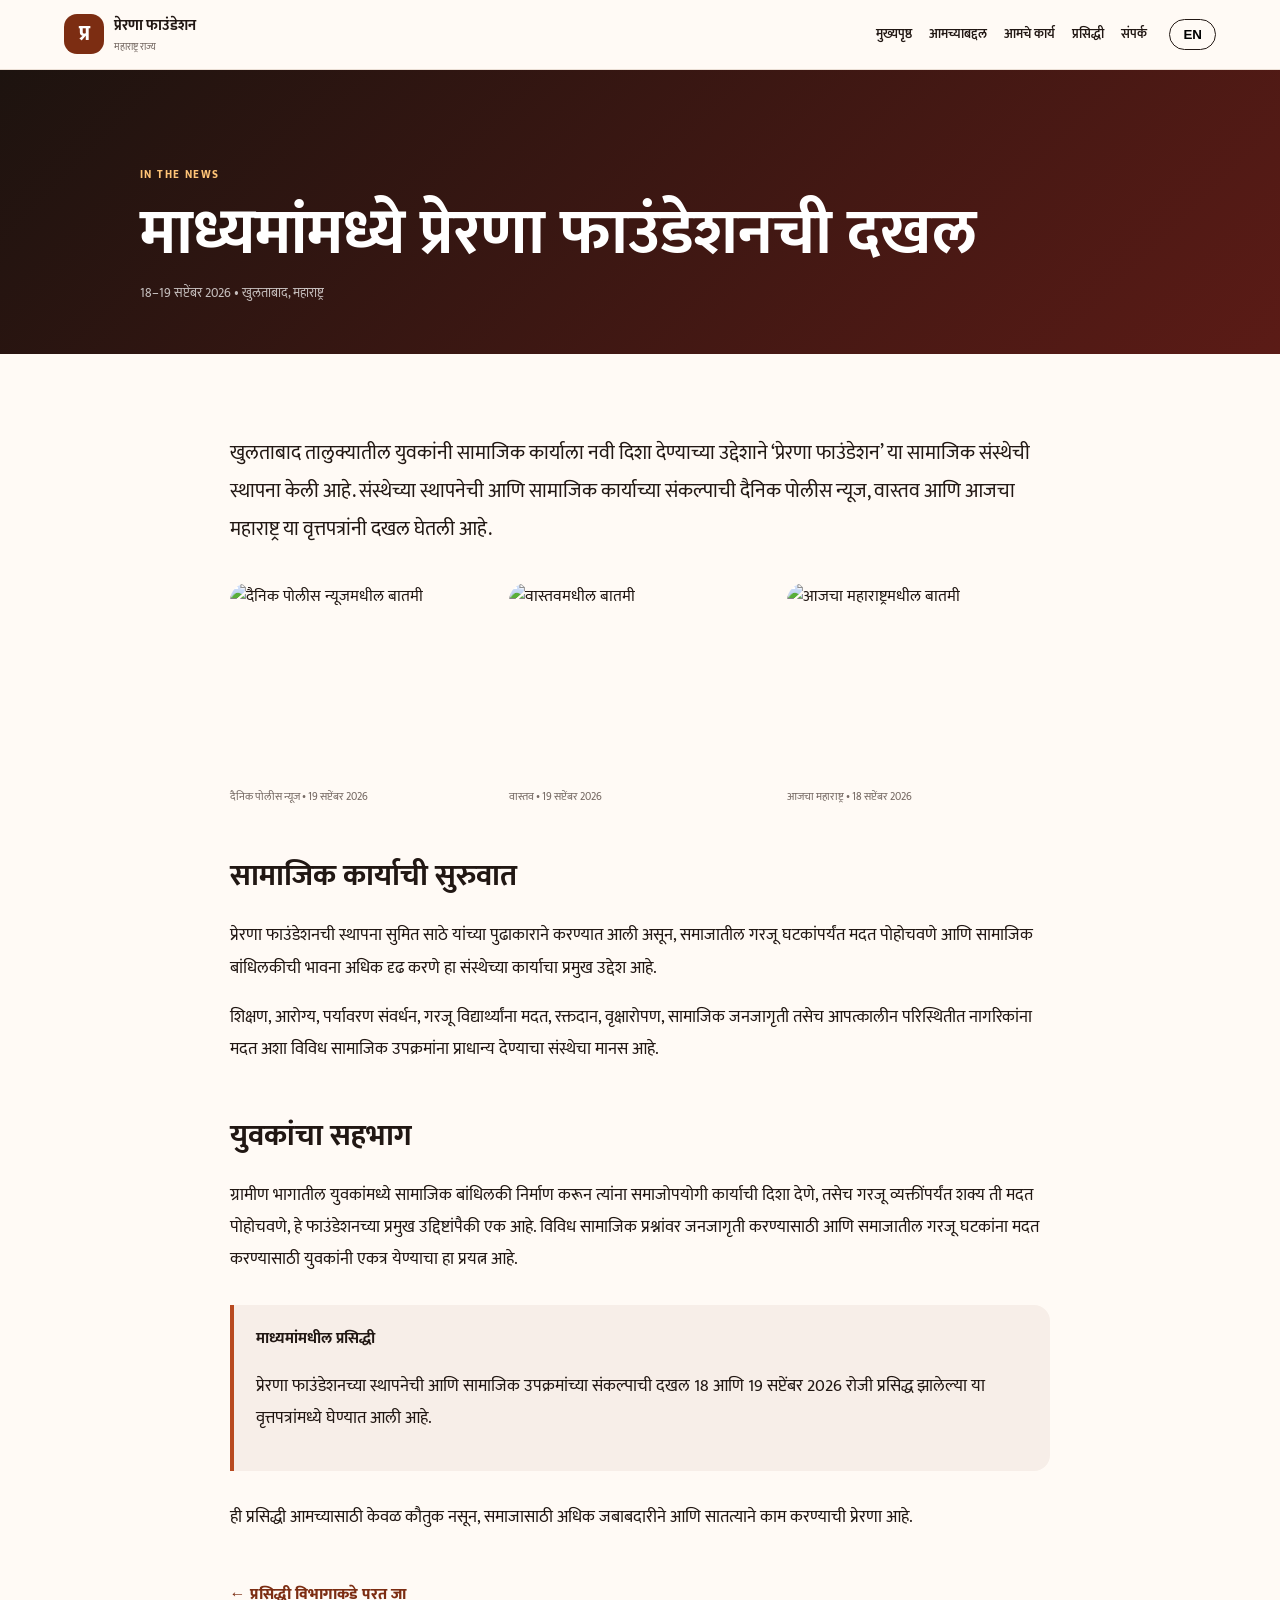
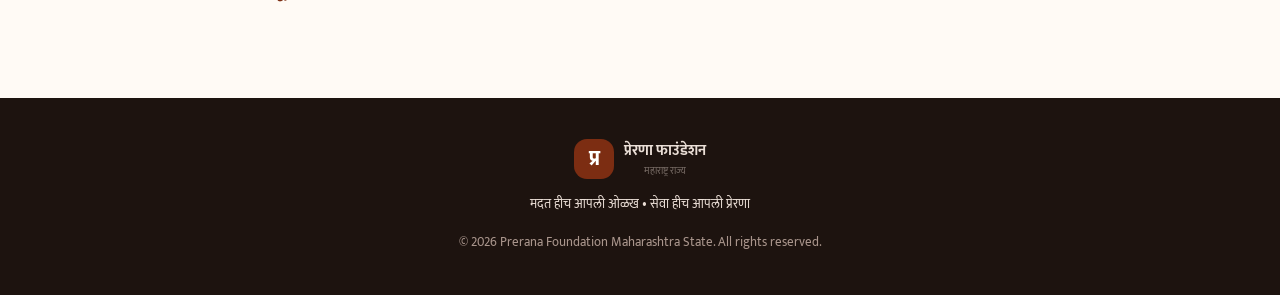
==== news.html @ b9fe66ad "Add files via upload" ====
<!doctype html>
<html lang="mr">
<head>
<meta charset="utf-8">
<meta name="viewport" content="width=device-width,initial-scale=1">
<meta name="theme-color" content="#7c2d12">
<meta name="description" content="प्रेरणा फाउंडेशनच्या स्थापनेची आणि सामाजिक कार्याची माध्यमांमध्ये प्रसिद्धी.">
<title>माध्यमांमध्ये प्रेरणा फाउंडेशन | Prerana Foundation</title>
<link rel="stylesheet" href="styles.css">
</head>
<body class="news-article-page">
<header class="site-header">
  <a class="brand" href="index.html" aria-label="प्रेरणा फाउंडेशन">
    <span class="brand-mark">प्र</span>
    <span><strong>प्रेरणा फाउंडेशन</strong><small>महाराष्ट्र राज्य</small></span>
  </a>
  <nav class="desktop-nav">
    <a href="index.html#home" data-mr="मुख्यपृष्ठ" data-en="Home">मुख्यपृष्ठ</a>
    <a href="index.html#about" data-mr="आमच्याबद्दल" data-en="About Us">आमच्याबद्दल</a>
    <a href="index.html#work" data-mr="आमचे कार्य" data-en="Our Work">आमचे कार्य</a>
    <a href="index.html#press" data-mr="प्रसिद्धी" data-en="Press">प्रसिद्धी</a>
    <a href="index.html#contact" data-mr="संपर्क" data-en="Contact">संपर्क</a>
  </nav>
  <button class="lang" id="langBtn" type="button">EN</button>
  <button class="menu-btn" id="menuBtn" aria-label="Menu">☰</button>
</header>

<div class="mobile-nav" id="mobileNav">
  <a href="index.html#home">मुख्यपृष्ठ</a>
  <a href="index.html#about">आमच्याबद्दल</a>
  <a href="index.html#work">आमचे कार्य</a>
  <a href="index.html#press">प्रसिद्धी</a>
  <a href="index.html#contact">संपर्क</a>
</div>

<section class="article-hero">
  <div class="article-hero-inner">
    <span class="eyebrow">IN THE NEWS</span>
    <h1 data-mr="माध्यमांमध्ये प्रेरणा फाउंडेशनची दखल" data-en="Prerana Foundation featured in the news">माध्यमांमध्ये प्रेरणा फाउंडेशनची दखल</h1>
    <div class="article-meta" data-mr="18–19 सप्टेंबर 2026 • खुलताबाद, महाराष्ट्र" data-en="18–19 September 2026 • Khultabad, Maharashtra">18–19 सप्टेंबर 2026 • खुलताबाद, महाराष्ट्र</div>
  </div>
</section>

<main class="article-content">
  <p class="article-intro" data-mr="खुलताबाद तालुक्यातील युवकांनी सामाजिक कार्याला नवी दिशा देण्याच्या उद्देशाने ‘प्रेरणा फाउंडेशन’ या सामाजिक संस्थेची स्थापना केली आहे. संस्थेच्या स्थापनेची आणि सामाजिक कार्याच्या संकल्पाची दैनिक पोलीस न्यूज, वास्तव आणि आजचा महाराष्ट्र या वृत्तपत्रांनी दखल घेतली आहे." data-en="Young people from Khultabad have established Prerana Foundation with the aim of giving a new direction to social service. The establishment and social-service vision of the foundation were covered by Dainik Police News, Vastav and Aajcha Maharashtra.">खुलताबाद तालुक्यातील युवकांनी सामाजिक कार्याला नवी दिशा देण्याच्या उद्देशाने ‘प्रेरणा फाउंडेशन’ या सामाजिक संस्थेची स्थापना केली आहे. संस्थेच्या स्थापनेची आणि सामाजिक कार्याच्या संकल्पाची दैनिक पोलीस न्यूज, वास्तव आणि आजचा महाराष्ट्र या वृत्तपत्रांनी दखल घेतली आहे.</p>

  <div class="article-gallery">
    <figure><img src="assets/news-police-news.jpg" alt="दैनिक पोलीस न्यूजमधील बातमी"><figcaption>दैनिक पोलीस न्यूज • 19 सप्टेंबर 2026</figcaption></figure>
    <figure><img src="assets/news-vastav.jpg" alt="वास्तवमधील बातमी"><figcaption>वास्तव • 19 सप्टेंबर 2026</figcaption></figure>
    <figure><img src="assets/news-aajcha-maharashtra.jpg" alt="आजचा महाराष्ट्रमधील बातमी"><figcaption>आजचा महाराष्ट्र • 18 सप्टेंबर 2026</figcaption></figure>
  </div>

  <h2 data-mr="सामाजिक कार्याची सुरुवात" data-en="A beginning in social service">सामाजिक कार्याची सुरुवात</h2>
  <p data-mr="प्रेरणा फाउंडेशनची स्थापना सुमित साठे यांच्या पुढाकाराने करण्यात आली असून, समाजातील गरजू घटकांपर्यंत मदत पोहोचवणे आणि सामाजिक बांधिलकीची भावना अधिक दृढ करणे हा संस्थेच्या कार्याचा प्रमुख उद्देश आहे." data-en="Prerana Foundation was established through the initiative of Sumit Sathe. Its stated purpose is to reach people who need support and strengthen a sense of social responsibility.">प्रेरणा फाउंडेशनची स्थापना सुमित साठे यांच्या पुढाकाराने करण्यात आली असून, समाजातील गरजू घटकांपर्यंत मदत पोहोचवणे आणि सामाजिक बांधिलकीची भावना अधिक दृढ करणे हा संस्थेच्या कार्याचा प्रमुख उद्देश आहे.</p>
  <p data-mr="शिक्षण, आरोग्य, पर्यावरण संवर्धन, गरजू विद्यार्थ्यांना मदत, रक्तदान, वृक्षारोपण, सामाजिक जनजागृती तसेच आपत्कालीन परिस्थितीत नागरिकांना मदत अशा विविध सामाजिक उपक्रमांना प्राधान्य देण्याचा संस्थेचा मानस आहे." data-en="The foundation intends to give priority to initiatives such as education, health, environmental conservation, support for needy students, blood donation, tree plantation, social awareness and assistance to citizens during emergencies.">शिक्षण, आरोग्य, पर्यावरण संवर्धन, गरजू विद्यार्थ्यांना मदत, रक्तदान, वृक्षारोपण, सामाजिक जनजागृती तसेच आपत्कालीन परिस्थितीत नागरिकांना मदत अशा विविध सामाजिक उपक्रमांना प्राधान्य देण्याचा संस्थेचा मानस आहे.</p>

  <h2 data-mr="युवकांचा सहभाग" data-en="Youth participation">युवकांचा सहभाग</h2>
  <p data-mr="ग्रामीण भागातील युवकांमध्ये सामाजिक बांधिलकी निर्माण करून त्यांना समाजोपयोगी कार्याची दिशा देणे, तसेच गरजू व्यक्तींपर्यंत शक्य ती मदत पोहोचवणे, हे फाउंडेशनच्या प्रमुख उद्दिष्टांपैकी एक आहे. विविध सामाजिक प्रश्नांवर जनजागृती करण्यासाठी आणि समाजातील गरजू घटकांना मदत करण्यासाठी युवकांनी एकत्र येण्याचा हा प्रयत्न आहे." data-en="One of the foundation's stated aims is to build social responsibility among rural youth, guide them toward community-oriented work and help reach people in need. The initiative brings young people together to raise awareness about social issues and support vulnerable sections of society.">ग्रामीण भागातील युवकांमध्ये सामाजिक बांधिलकी निर्माण करून त्यांना समाजोपयोगी कार्याची दिशा देणे, तसेच गरजू व्यक्तींपर्यंत शक्य ती मदत पोहोचवणे, हे फाउंडेशनच्या प्रमुख उद्दिष्टांपैकी एक आहे. विविध सामाजिक प्रश्नांवर जनजागृती करण्यासाठी आणि समाजातील गरजू घटकांना मदत करण्यासाठी युवकांनी एकत्र येण्याचा हा प्रयत्न आहे.</p>

  <div class="article-note">
    <strong data-mr="माध्यमांमधील प्रसिद्धी" data-en="Media coverage">माध्यमांमधील प्रसिद्धी</strong>
    <p data-mr="प्रेरणा फाउंडेशनच्या स्थापनेची आणि सामाजिक उपक्रमांच्या संकल्पाची दखल 18 आणि 19 सप्टेंबर 2026 रोजी प्रसिद्ध झालेल्या या वृत्तपत्रांमध्ये घेण्यात आली आहे." data-en="The foundation's establishment and its planned social initiatives were covered in these newspaper reports published on 18 and 19 September 2026.">प्रेरणा फाउंडेशनच्या स्थापनेची आणि सामाजिक उपक्रमांच्या संकल्पाची दखल 18 आणि 19 सप्टेंबर 2026 रोजी प्रसिद्ध झालेल्या या वृत्तपत्रांमध्ये घेण्यात आली आहे.</p>
  </div>

  <p data-mr="ही प्रसिद्धी आमच्यासाठी केवळ कौतुक नसून, समाजासाठी अधिक जबाबदारीने आणि सातत्याने काम करण्याची प्रेरणा आहे." data-en="For the foundation, this coverage is not only recognition; it is also encouragement to continue working for society with responsibility and consistency.">ही प्रसिद्धी आमच्यासाठी केवळ कौतुक नसून, समाजासाठी अधिक जबाबदारीने आणि सातत्याने काम करण्याची प्रेरणा आहे.</p>

  <a class="back-link" href="index.html#press" data-mr="← प्रसिद्धी विभागाकडे परत जा" data-en="← Back to press coverage">← प्रसिद्धी विभागाकडे परत जा</a>
</main>

<footer>
  <div class="footer-brand"><span class="brand-mark">प्र</span><div><strong>प्रेरणा फाउंडेशन</strong><small>महाराष्ट्र राज्य</small></div></div>
  <p data-mr="मदत हीच आपली ओळख • सेवा हीच आपली प्रेरणा" data-en="Help is our identity • Service is our inspiration">मदत हीच आपली ओळख • सेवा हीच आपली प्रेरणा</p>
  <small>© 2026 Prerana Foundation Maharashtra State. All rights reserved.</small>
</footer>

<div class="lightbox" id="lightbox" aria-hidden="true">
  <button id="closeLightbox" aria-label="Close">×</button>
  <img id="lightboxImg" src="" alt="">
</div>
<script src="script.js"></script>
</body>
</html>
---- styles.css ----
/* Prerana Foundation website styles */
@import url('https://fonts.googleapis.com/css2?family=DM+Sans:wght@400;500;600;700&family=Mukta:wght@400;500;600;700;800&display=swap');
:root{--ink:#211713;--muted:#756963;--paper:#fffaf5;--card:#fff;--accent:#b84a20;--accent2:#7c2d12;--line:#eaded4;--soft:#f7eee8}
*{box-sizing:border-box}html{scroll-behavior:smooth}body{margin:0;background:var(--paper);color:var(--ink);font-family:"Mukta","Noto Sans Devanagari","Nirmala UI","Mangal",sans-serif;line-height:1.7}a{text-decoration:none;color:inherit}
.site-header{position:sticky;top:0;z-index:50;display:flex;align-items:center;gap:22px;padding:13px 5%;background:rgba(255,250,245,.94);backdrop-filter:blur(14px);border-bottom:1px solid var(--line)}
.brand,.footer-brand{display:flex;align-items:center;gap:10px}.brand-mark{display:grid;place-items:center;width:40px;height:40px;border-radius:13px;background:var(--accent2);color:white;font-weight:800;font-size:21px}.brand strong,.footer-brand strong{display:block;font-size:15px}.brand small,.footer-brand small{display:block;color:var(--muted);font-size:10px}
.desktop-nav{display:flex;gap:17px;margin-left:auto;font-size:13px;font-weight:600}.desktop-nav a:hover{color:var(--accent)}.lang{border:1px solid var(--ink);background:transparent;border-radius:999px;padding:7px 13px;font-weight:700}.menu-btn{display:none;border:0;background:transparent;font-size:24px}
.mobile-nav{display:none}.hero{position:relative;min-height:78vh;display:grid;align-items:end;overflow:hidden}.hero-bg{position:absolute;inset:0;background:url("assets/photo-08.jpg") center/cover no-repeat}.hero-overlay{position:absolute;inset:0;background:linear-gradient(90deg,rgba(25,12,7,.86),rgba(25,12,7,.34) 62%,rgba(25,12,7,.1))}
.hero-content{position:relative;z-index:1;color:white;padding:10vh 7% 9vh;max-width:760px}.eyebrow{letter-spacing:.13em;font-size:11px;font-weight:800;color:#d36b3d}.hero .eyebrow{color:#ffd4bd}.hero h1{font-size:clamp(38px,7vw,72px);line-height:1.14;margin:16px 0}.hero h1 span{color:#ffd2b9}.hero p{font-size:18px;max-width:600px;color:#f8e9e0}.hero-actions{display:flex;gap:12px;flex-wrap:wrap;margin-top:25px}.btn{display:inline-flex;align-items:center;justify-content:center;border-radius:999px;padding:11px 20px;font-weight:800;font-size:14px}.btn-primary{background:var(--accent);color:white}.btn-light{background:white;color:var(--ink)}
.trust-strip{display:grid;grid-template-columns:repeat(3,1fr);border-bottom:1px solid var(--line);background:#fff}.trust-strip div{padding:20px 8%;border-right:1px solid var(--line)}.trust-strip div:last-child{border:0}.trust-strip b,.trust-strip span{display:block}.trust-strip b{font-size:20px}.trust-strip span{font-size:12px;color:var(--muted)}
.section{padding:90px 7%;max-width:1250px;margin:auto}.section-head{max-width:720px;margin-bottom:38px}.section h2{font-size:clamp(29px,4vw,47px);line-height:1.2;margin:8px 0 13px}.section-head p,.section p{color:var(--muted)}.two-col{display:grid;grid-template-columns:1.15fr .85fr;gap:60px;align-items:center}.lead{font-size:20px!important;color:var(--ink)!important}
.mission-card{background:var(--soft);border:1px solid var(--line);border-radius:28px;padding:35px}.mission-card span{font-size:12px;font-weight:800;color:var(--accent)}.mission-card h3{font-size:28px;line-height:1.3;margin:12px 0}.founder{margin-top:30px;padding-top:18px;border-top:1px solid var(--line);font-size:14px}
.campaign{max-width:none;background:#1e130f;color:white;display:grid;grid-template-columns:1fr 1fr;padding:0}.campaign-image{min-height:620px}.campaign-image img{width:100%;height:100%;object-fit:cover;display:block}.campaign-copy{padding:80px 8%;align-self:center}.campaign-copy h2{font-size:clamp(31px,4vw,52px)}.campaign-copy p{color:#ddcec6}.campaign-copy .campaign-tag{color:#ffbd99;font-weight:800}
.work-grid{display:grid;grid-template-columns:repeat(3,1fr);gap:18px}.work-card{background:white;border:1px solid var(--line);border-radius:22px;padding:28px}.work-card span{font-size:12px;color:var(--accent);font-weight:900}.work-card h3{margin:8px 0}.location-pill{display:inline-block;margin-top:24px;padding:9px 15px;border-radius:999px;background:var(--soft);font-size:13px}
.gallery{max-width:1400px}.gallery-grid{display:grid;grid-template-columns:repeat(4,1fr);gap:12px}.gallery-item{border:0;padding:0;background:#eee;aspect-ratio:1/1.18;border-radius:14px;overflow:hidden;cursor:pointer}.gallery-item img{width:100%;height:100%;object-fit:cover;transition:transform .4s}.gallery-item:hover img{transform:scale(1.05)}
.news-card{display:grid;grid-template-columns:100px 1fr;gap:28px;background:white;border:1px solid var(--line);border-radius:25px;padding:30px}.news-date{background:var(--soft);border-radius:18px;display:grid;place-content:center;text-align:center;height:100px}.news-date b{font-size:12px;color:var(--accent)}.news-date strong{font-size:21px}.news-card h3{font-size:25px;margin:0 0 7px}.news-label{font-size:11px;font-weight:800;color:var(--accent)}
.donate{max-width:none;background:#f1e5dd}.donate-box{max-width:800px;margin:auto;text-align:center}.donate-box h2{font-size:clamp(31px,5vw,53px)}.coming{display:inline-block;border:1px dashed #bd9178;border-radius:999px;padding:10px 17px;font-size:11px;font-weight:800;color:var(--accent2);letter-spacing:.08em}
.contact-grid{display:grid;grid-template-columns:repeat(3,1fr);gap:16px}.contact-card{background:white;border:1px solid var(--line);border-radius:22px;padding:25px;display:flex;flex-direction:column}.contact-card span{font-size:25px}.contact-card b{margin-top:8px}.contact-card small{color:var(--muted)}
footer{background:#1d130f;color:#eaded6;padding:40px 7%;text-align:center}footer .footer-brand{justify-content:center}footer p{font-size:13px}footer small{color:#a9958c}
.lightbox{display:none;position:fixed;inset:0;z-index:100;background:rgba(0,0,0,.92);place-items:center;padding:30px}.lightbox.open{display:grid}.lightbox img{max-width:95vw;max-height:88vh;object-fit:contain}.lightbox button{position:absolute;top:15px;right:20px;border:0;background:transparent;color:white;font-size:42px}
.mobile-nav.open{display:flex;position:fixed;z-index:49;top:67px;left:0;right:0;background:var(--paper);padding:12px 7%;flex-direction:column;border-bottom:1px solid var(--line);box-shadow:0 12px 30px rgba(0,0,0,.08)}.mobile-nav a{padding:9px 0;border-bottom:1px solid var(--line);font-weight:700}
@media(max-width:900px){.desktop-nav{display:none}.menu-btn{display:block;margin-left:auto}.lang{order:2}.hero{min-height:82vh}.hero-content{padding:13vh 7% 8vh}.trust-strip div{padding:17px 5%}.two-col,.campaign{grid-template-columns:1fr}.campaign-image{min-height:430px}.campaign-copy{padding:55px 7%}.work-grid{grid-template-columns:1fr}.gallery-grid{grid-template-columns:repeat(2,1fr)}.contact-grid{grid-template-columns:1fr}.section{padding:70px 7%}}
@media(max-width:520px){.hero h1{font-size:38px}.hero p{font-size:15px}.trust-strip b{font-size:16px}.trust-strip span{font-size:10px}.trust-strip div{padding:15px 4%}.section{padding:58px 6%}.gallery-grid{gap:8px}.news-card{grid-template-columns:1fr;gap:12px}.news-date{width:90px;height:78px}.brand-mark{width:36px;height:36px}}

/* Marathi/Devanagari rendering fix:
   Ensures conjuncts such as "ष्ट्र" in "महाराष्ट्र" are shaped correctly. */
body,
.brand,
.footer-brand,
.desktop-nav,
.mobile-nav,
.section,
.hero-content,
.trust-strip,
.campaign-copy,
.news-card,
.contact-premium {
  font-family:"Mukta","Noto Sans Devanagari","Nirmala UI","Mangal",sans-serif;
  font-variant-ligatures:common-ligatures;
  text-rendering:optimizeLegibility;
}

/* ===== PREMIUM CONTACT SECTION ===== */
.contact-premium{
  position:relative;
  max-width:none!important;
  margin:0;
  padding:88px 7%!important;
  overflow:hidden;
  color:#fff;
  background:
    radial-gradient(circle at 90% 10%,rgba(255,183,77,.30),transparent 28%),
    radial-gradient(circle at 5% 90%,rgba(255,91,54,.22),transparent 30%),
    linear-gradient(135deg,#3a0b12 0%,#651525 48%,#8f321c 100%);
}
.contact-premium::before{
  content:"";position:absolute;width:420px;height:420px;border-radius:50%;
  right:-180px;top:-220px;border:1px solid rgba(255,255,255,.13);
  box-shadow:0 0 0 55px rgba(255,255,255,.025),0 0 0 110px rgba(255,255,255,.018);
}
.contact-premium::after{
  content:"";position:absolute;left:-100px;bottom:-170px;width:330px;height:330px;
  border-radius:50%;background:rgba(255,194,112,.08);filter:blur(2px);
}
.contact-shell{position:relative;z-index:2;max-width:1120px;margin:auto}
.contact-head{max-width:760px;margin-bottom:36px}
.contact-head .eyebrow{color:#ffc477!important;font-size:12px}
.contact-head h2{color:#fff!important;font-size:clamp(34px,6vw,58px)!important;line-height:1.12!important;margin:9px 0 14px!important}
.contact-head h2 span{color:#ffd08a}
.contact-head p{color:rgba(255,255,255,.76)!important;font-size:17px;max-width:650px}
.contact-premium .contact-grid{display:grid;grid-template-columns:repeat(2,minmax(0,1fr));gap:18px;margin-top:32px}
.contact-premium .contact-card{
  position:relative;min-height:142px;padding:24px!important;
  display:grid!important;grid-template-columns:58px 1fr auto;grid-template-rows:1fr auto;
  column-gap:17px;align-items:center;
  border:1px solid rgba(255,255,255,.16)!important;border-radius:25px!important;
  color:#fff!important;background:rgba(255,255,255,.095)!important;
  box-shadow:0 18px 45px rgba(15,0,0,.20),inset 0 1px 0 rgba(255,255,255,.08)!important;
  backdrop-filter:blur(16px);-webkit-backdrop-filter:blur(16px);
  overflow:hidden;transition:transform .25s ease,background .25s ease,border-color .25s ease;
}
.contact-premium .contact-card::after{
  content:"";position:absolute;inset:0;opacity:.0;transition:opacity .25s ease;
  background:linear-gradient(120deg,rgba(255,255,255,.12),transparent 45%);pointer-events:none;
}
.contact-premium .contact-card:hover{transform:translateY(-6px);background:rgba(255,255,255,.145)!important;border-color:rgba(255,207,139,.45)!important}
.contact-premium .contact-card:hover::after{opacity:1}
.contact-premium .contact-icon{
  grid-row:1/3;width:58px;height:58px;display:grid;place-items:center;
  border-radius:18px;background:rgba(255,255,255,.13);font-size:26px!important;
  color:#fff;box-shadow:inset 0 1px 0 rgba(255,255,255,.14)
}
.contact-premium .contact-copy{display:flex;flex-direction:column;align-self:center;min-width:0}
.contact-premium .contact-copy b{margin:0!important;font-size:21px;line-height:1.2}
.contact-premium .contact-copy small{color:rgba(255,255,255,.68)!important;font-size:14px;margin-top:4px}
.contact-premium .contact-action{
  align-self:end;justify-self:end;padding:8px 13px;border-radius:999px;
  background:rgba(255,255,255,.11);border:1px solid rgba(255,255,255,.13);
  color:#fff;font-size:12px;font-weight:800;white-space:nowrap
}
.contact-premium .contact-call .contact-icon{background:linear-gradient(135deg,#f28b3d,#b9471d)}
.contact-premium .contact-whatsapp .contact-icon{background:linear-gradient(135deg,#39c77a,#138a52)}
.contact-premium .contact-group .contact-icon{background:linear-gradient(135deg,#4d9cf7,#315bd6)}
.contact-premium .contact-instagram .contact-icon{background:linear-gradient(135deg,#f7a34b,#d43c73 55%,#6846c9)}
.contact-premium .contact-note{
  margin-top:24px;padding:22px 24px;border-radius:23px;
  display:flex;align-items:center;justify-content:space-between;gap:20px;
  background:rgba(20,0,0,.22);border:1px solid rgba(255,255,255,.12)
}
.contact-premium .contact-note div{display:flex;flex-direction:column;gap:3px}
.contact-premium .contact-note span{font-size:12px;color:#ffc477}
.contact-premium .contact-note b{font-size:16px;color:#fff}
.contact-premium .contact-note a{
  display:inline-flex;align-items:center;justify-content:center;padding:12px 18px;
  border-radius:999px;background:#fff;color:#581522;font-weight:900;font-size:13px;white-space:nowrap;
  box-shadow:0 8px 25px rgba(0,0,0,.18)
}
@media(max-width:700px){
  .contact-premium{padding:64px 6%!important}
  .contact-head{margin-bottom:26px}
  .contact-head p{font-size:15px}
  .contact-premium .contact-grid{grid-template-columns:1fr;gap:14px}
  .contact-premium .contact-card{min-height:126px;padding:19px!important;grid-template-columns:52px 1fr auto;column-gap:13px}
  .contact-premium .contact-icon{width:52px;height:52px;border-radius:16px;font-size:23px!important}
  .contact-premium .contact-copy b{font-size:19px}
  .contact-premium .contact-copy small{font-size:13px}
  .contact-premium .contact-action{font-size:11px;padding:7px 10px}
  .contact-premium .contact-note{align-items:stretch;flex-direction:column;padding:19px}
  .contact-premium .contact-note a{width:100%}
}


/* ===== NEWS TICKER + PRESS COVERAGE ===== */
.news-ticker{position:relative;z-index:40;display:flex;align-items:center;gap:14px;padding:10px 7%;background:#1d130f;color:#fff;border-bottom:1px solid rgba(255,255,255,.08);font-size:13px;line-height:1.4}
.ticker-badge{display:inline-flex;align-items:center;gap:7px;flex:none;padding:7px 11px;border-radius:999px;background:var(--accent);font-weight:900;font-size:11px;letter-spacing:.03em}
.ticker-text{font-weight:700;overflow:hidden;text-overflow:ellipsis;white-space:nowrap}.ticker-date{margin-left:auto;white-space:nowrap;color:#f4c7ad;font-size:11px;font-weight:800}
.press-section{max-width:1400px!important;background:linear-gradient(180deg,#fffaf5 0%,#f7eee8 100%)}
.press-grid{display:grid;grid-template-columns:repeat(3,1fr);gap:20px}
.press-card{background:#fff;border:1px solid var(--line);border-radius:24px;overflow:hidden;box-shadow:0 12px 35px rgba(80,35,15,.08);display:flex;flex-direction:column;transition:transform .25s ease,box-shadow .25s ease}
.press-card:hover{transform:translateY(-5px);box-shadow:0 18px 45px rgba(80,35,15,.14)}
.press-image{background:#eee;aspect-ratio:4/3;overflow:hidden}.press-image img{width:100%;height:100%;display:block;object-fit:cover;transition:transform .4s ease}.press-card:hover .press-image img{transform:scale(1.03)}
.press-card-body{padding:22px;display:flex;flex-direction:column;height:100%}.press-source{font-size:11px;font-weight:900;letter-spacing:.02em;color:var(--accent);margin-bottom:8px}.press-card h3{font-size:22px;line-height:1.35;margin:0 0 10px}.press-card p{font-size:14px;margin:0 0 17px;color:var(--muted)}.read-more{display:inline-flex;align-items:center;margin-top:auto;font-size:13px;font-weight:900;color:var(--accent2)}.read-more:hover{text-decoration:underline}.press-more{text-align:center;margin-top:28px}
.news-article-page{min-height:100vh;background:var(--paper)}.article-hero{padding:90px 7% 50px;background:linear-gradient(135deg,#1d130f,#5b1b16);color:#fff}.article-hero-inner{max-width:1000px;margin:auto}.article-hero .eyebrow{color:#ffc477}.article-hero h1{font-size:clamp(34px,6vw,64px);line-height:1.12;margin:12px 0}.article-meta{color:rgba(255,255,255,.72);font-size:13px}.article-content{max-width:1000px;margin:auto;padding:60px 7% 90px}.article-intro{font-size:20px!important;color:var(--ink)!important}.article-content h2{font-size:30px;margin:45px 0 12px}.article-content p{font-size:17px;line-height:1.9}.article-gallery{display:grid;grid-template-columns:repeat(3,1fr);gap:16px;margin:35px 0}.article-gallery figure{margin:0}.article-gallery img{width:100%;aspect-ratio:4/3;object-fit:cover;border-radius:18px;display:block;cursor:pointer}.article-gallery figcaption{font-size:11px;color:var(--muted);margin-top:7px}.article-note{padding:20px 22px;border-left:4px solid var(--accent);background:var(--soft);border-radius:0 16px 16px 0;margin:30px 0}.back-link{display:inline-flex;margin-top:30px;font-weight:900;color:var(--accent2)}
@media(max-width:900px){.news-ticker{padding:9px 5%;gap:9px}.ticker-date{display:none}.press-grid{grid-template-columns:1fr}.article-gallery{grid-template-columns:1fr 1fr}}
@media(max-width:520px){.news-ticker{padding:9px 4%;font-size:12px}.ticker-badge{padding:6px 9px;font-size:10px}.press-card-body{padding:18px}.press-card h3{font-size:20px}.article-hero{padding:65px 6% 35px}.article-content{padding:45px 6% 65px}.article-content p{font-size:16px}.article-gallery{grid-template-columns:1fr}}
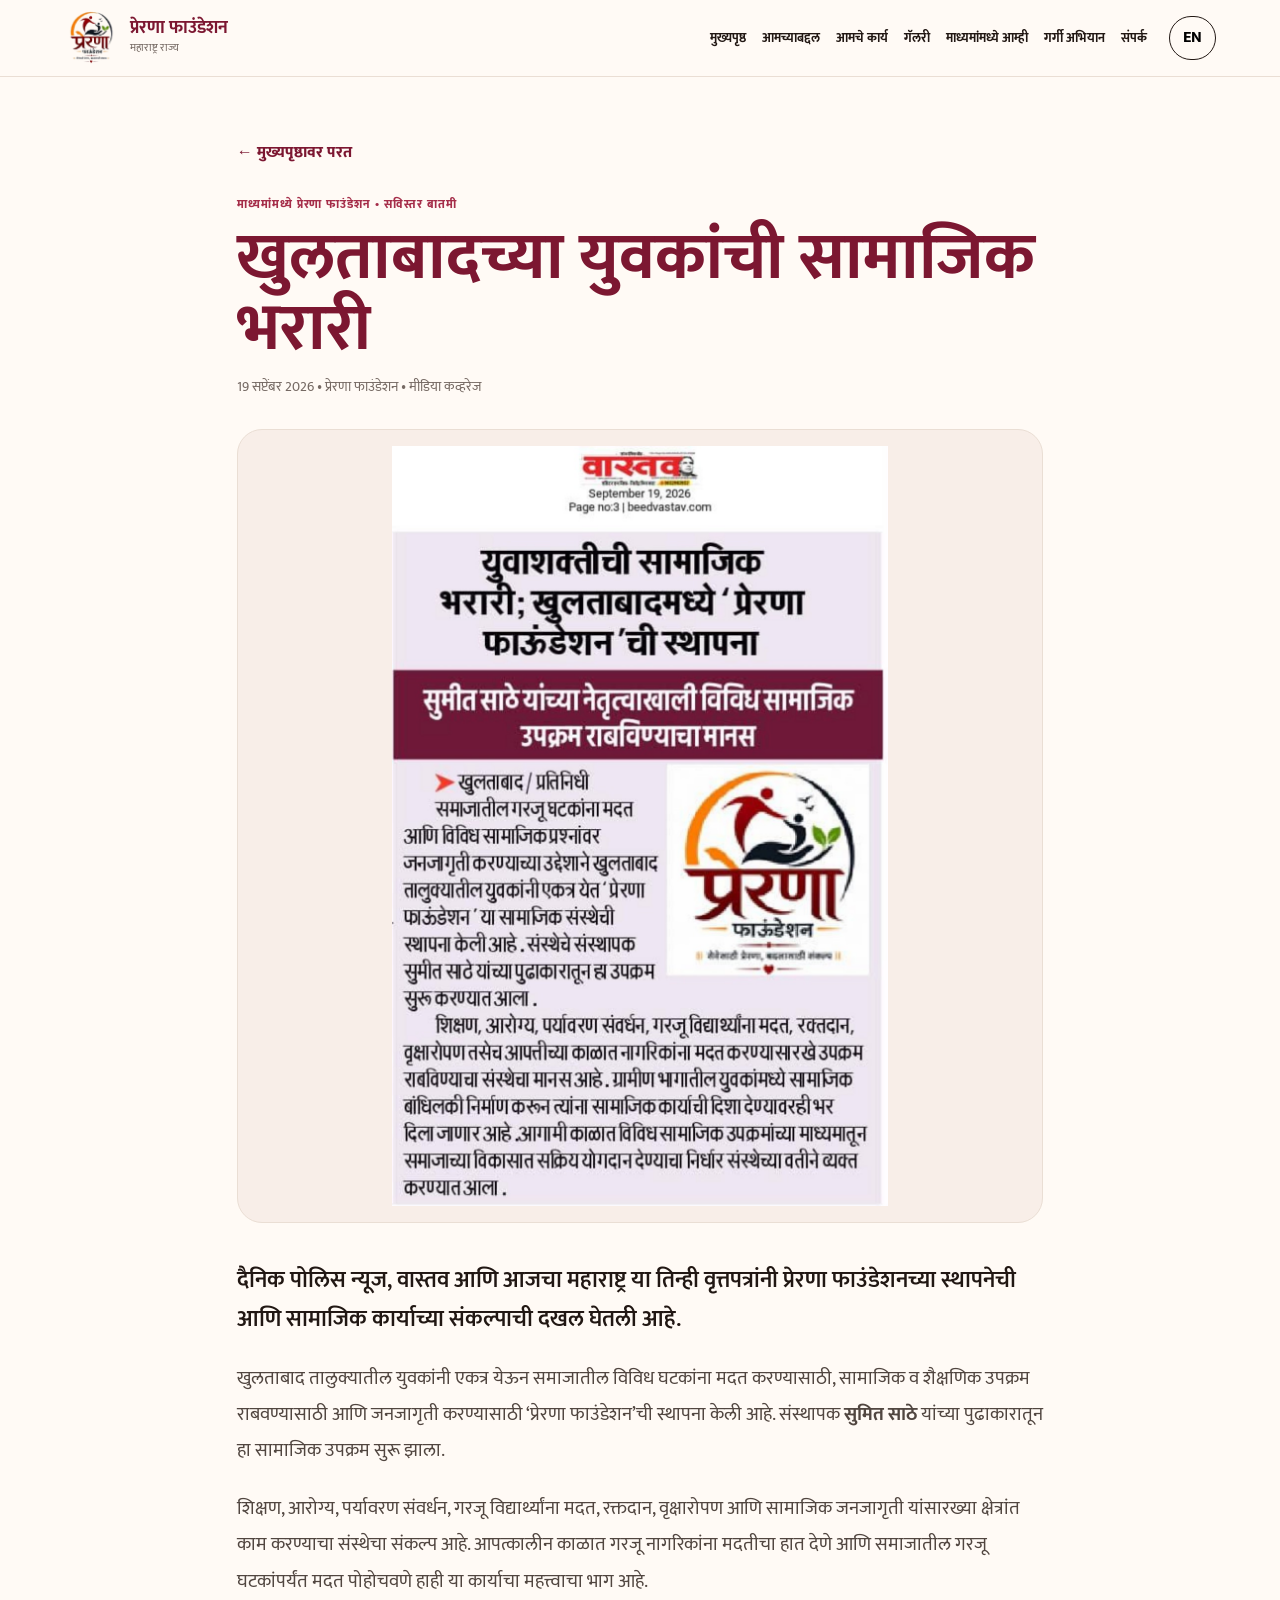
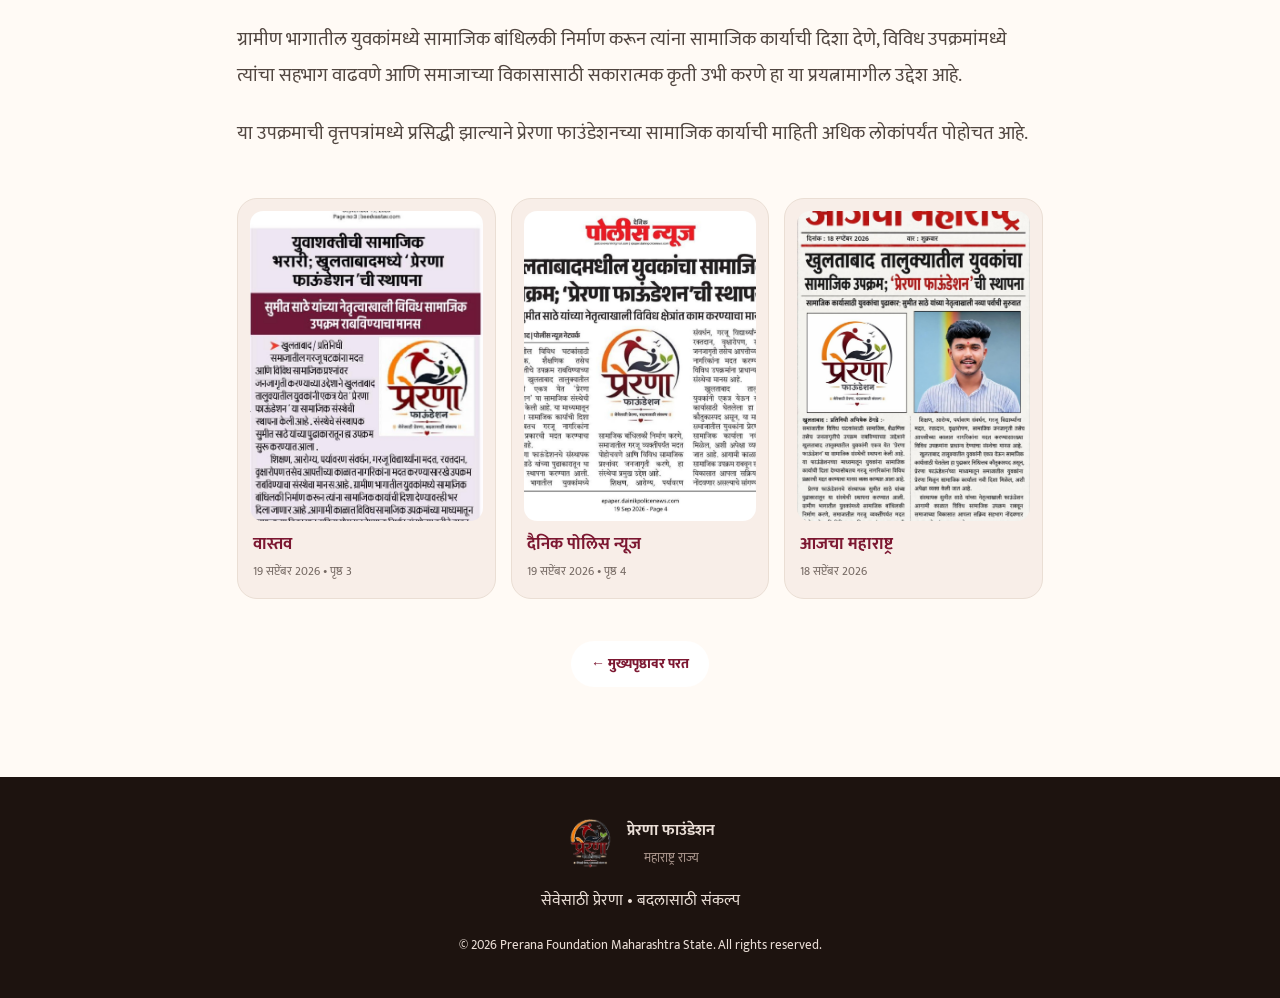
==== commit 0cf6cb48: "Add files via upload" ====
--- a/news.html
+++ b/news.html
@@ -3,80 +3,67 @@
 <head>
 <meta charset="utf-8">
 <meta name="viewport" content="width=device-width,initial-scale=1">
-<meta name="theme-color" content="#7c2d12">
-<meta name="description" content="प्रेरणा फाउंडेशनच्या स्थापनेची आणि सामाजिक कार्याची माध्यमांमध्ये प्रसिद्धी.">
-<title>माध्यमांमध्ये प्रेरणा फाउंडेशन | Prerana Foundation</title>
+<meta name="theme-color" content="#7c1731">
+<meta name="description" content="प्रेरणा फाउंडेशनच्या सामाजिक उपक्रमांविषयी वृत्तपत्रांमध्ये प्रसिद्ध झालेली सविस्तर बातमी.">
+<title>संपूर्ण बातमी • प्रेरणा फाउंडेशन</title>
 <link rel="stylesheet" href="styles.css">
 </head>
-<body class="news-article-page">
+<body>
 <header class="site-header">
-  <a class="brand" href="index.html" aria-label="प्रेरणा फाउंडेशन">
-    <span class="brand-mark">प्र</span>
+  <a class="brand" href="index.html#home" aria-label="प्रेरणा फाउंडेशन">
+    <img src="assets/prerana-logo-color.png" alt="प्रेरणा फाउंडेशन लोगो" class="brand-logo">
     <span><strong>प्रेरणा फाउंडेशन</strong><small>महाराष्ट्र राज्य</small></span>
   </a>
   <nav class="desktop-nav">
-    <a href="index.html#home" data-mr="मुख्यपृष्ठ" data-en="Home">मुख्यपृष्ठ</a>
-    <a href="index.html#about" data-mr="आमच्याबद्दल" data-en="About Us">आमच्याबद्दल</a>
-    <a href="index.html#work" data-mr="आमचे कार्य" data-en="Our Work">आमचे कार्य</a>
-    <a href="index.html#press" data-mr="प्रसिद्धी" data-en="Press">प्रसिद्धी</a>
-    <a href="index.html#contact" data-mr="संपर्क" data-en="Contact">संपर्क</a>
+    <a href="index.html#home">मुख्यपृष्ठ</a>
+    <a href="index.html#about">आमच्याबद्दल</a>
+    <a href="index.html#work">आमचे कार्य</a>
+    <a href="index.html#gallery">गॅलरी</a>
+    <a href="index.html#updates">माध्यमांमध्ये आम्ही</a>
+    <a href="index.html#gargi">गर्गी अभियान</a>
+    <a href="index.html#contact">संपर्क</a>
   </nav>
   <button class="lang" id="langBtn" type="button">EN</button>
   <button class="menu-btn" id="menuBtn" aria-label="Menu">☰</button>
 </header>
+<div class="mobile-nav" id="mobileNav">
+  <a href="index.html#home">मुख्यपृष्ठ</a><a href="index.html#about">आमच्याबद्दल</a><a href="index.html#work">आमचे कार्य</a>
+  <a href="index.html#gallery">गॅलरी</a><a href="index.html#updates">माध्यमांमध्ये आम्ही</a><a href="index.html#gargi">गर्गी अभियान</a><a href="index.html#contact">संपर्क</a>
+</div>
+<main>
+  <article class="full-news">
+    <a class="back-link" href="index.html#updates">← मुख्यपृष्ठावर परत</a>
+    <span class="eyebrow">माध्यमांमध्ये प्रेरणा फाउंडेशन • सविस्तर बातमी</span>
+    <h1>खुलताबादच्या युवकांची सामाजिक भरारी</h1>
+    <div class="full-news-meta">19 सप्टेंबर 2026 • प्रेरणा फाउंडेशन • मीडिया कव्हरेज</div>
+    <div class="full-news-hero"><img src="assets/news-vastav.jpg" alt="वास्तव वृत्तपत्रातील प्रेरणा फाउंडेशनची बातमी"></div>
+    <div class="full-news-body">
+      <p class="full-news-intro">दैनिक पोलिस न्यूज, वास्तव आणि आजचा महाराष्ट्र या तिन्ही वृत्तपत्रांनी प्रेरणा फाउंडेशनच्या स्थापनेची आणि सामाजिक कार्याच्या संकल्पाची दखल घेतली आहे.</p>
+      <p>खुलताबाद तालुक्यातील युवकांनी एकत्र येऊन समाजातील विविध घटकांना मदत करण्यासाठी, सामाजिक व शैक्षणिक उपक्रम राबवण्यासाठी आणि जनजागृती करण्यासाठी ‘प्रेरणा फाउंडेशन’ची स्थापना केली आहे. संस्थापक <strong>सुमित साठे</strong> यांच्या पुढाकारातून हा सामाजिक उपक्रम सुरू झाला.</p>
+      <p>शिक्षण, आरोग्य, पर्यावरण संवर्धन, गरजू विद्यार्थ्यांना मदत, रक्तदान, वृक्षारोपण आणि सामाजिक जनजागृती यांसारख्या क्षेत्रांत काम करण्याचा संस्थेचा संकल्प आहे. आपत्कालीन काळात गरजू नागरिकांना मदतीचा हात देणे आणि समाजातील गरजू घटकांपर्यंत मदत पोहोचवणे हाही या कार्याचा महत्त्वाचा भाग आहे.</p>
+      <p>ग्रामीण भागातील युवकांमध्ये सामाजिक बांधिलकी निर्माण करून त्यांना सामाजिक कार्याची दिशा देणे, विविध उपक्रमांमध्ये त्यांचा सहभाग वाढवणे आणि समाजाच्या विकासासाठी सकारात्मक कृती उभी करणे हा या प्रयत्नामागील उद्देश आहे.</p>
+      <p>या उपक्रमाची वृत्तपत्रांमध्ये प्रसिद्धी झाल्याने प्रेरणा फाउंडेशनच्या सामाजिक कार्याची माहिती अधिक लोकांपर्यंत पोहोचत आहे.</p>
+    </div>
+    <section class="news-clippings">
+      <div class="news-clipping"><img src="assets/news-vastav.jpg" alt="वास्तव वृत्तपत्रातील बातमी"><b>वास्तव</b><span>19 सप्टेंबर 2026 • पृष्ठ 3</span></div>
+      <div class="news-clipping"><img src="assets/news-police-news.jpg" alt="दैनिक पोलिस न्यूजमधील बातमी"><b>दैनिक पोलिस न्यूज</b><span>19 सप्टेंबर 2026 • पृष्ठ 4</span></div>
+      <div class="news-clipping"><img src="assets/news-aajcha-maharashtra.jpg" alt="आजचा महाराष्ट्रमधील बातमी"><b>आजचा महाराष्ट्र</b><span>18 सप्टेंबर 2026</span></div>
+    </section>
+    <div class="full-news-footer"><a class="btn btn-primary" href="index.html#updates">← मुख्यपृष्ठावर परत</a></div>
+  </article>
+</main>
+<footer><div class="footer-brand"><img src="assets/prerana-logo-color.png" alt="प्रेरणा फाउंडेशन"><div><strong>प्रेरणा फाउंडेशन</strong><small>महाराष्ट्र राज्य</small></div></div><p>सेवेसाठी प्रेरणा • बदलासाठी संकल्प</p><small>© 2026 Prerana Foundation Maharashtra State. All rights reserved.</small></footer>
+<script>
+const menuBtn=document.getElementById('menuBtn'),mobileNav=document.getElementById('mobileNav');
+menuBtn?.addEventListener('click',()=>mobileNav.classList.toggle('open'));
+mobileNav?.querySelectorAll('a').forEach(a=>a.addEventListener('click',()=>mobileNav.classList.remove('open')));
+const langBtn=document.getElementById('langBtn');
+let english=false;
+langBtn?.addEventListener('click',()=>{english=!english;document.documentElement.lang=english?'en':'mr';langBtn.textContent=english?'मराठी':'EN';document.body.classList.toggle('english',english)});
+document.querySelectorAll('.gallery-item').forEach(btn=>btn.addEventListener('click',()=>{document.getElementById('lightboxImg').src=btn.dataset.full;document.getElementById('lightbox').classList.add('open')}));
+document.getElementById('closeLightbox')?.addEventListener('click',()=>document.getElementById('lightbox').classList.remove('open'));
+document.getElementById('lightbox')?.addEventListener('click',e=>{if(e.target.id==='lightbox')e.currentTarget.classList.remove('open')});
 
-<div class="mobile-nav" id="mobileNav">
-  <a href="index.html#home">मुख्यपृष्ठ</a>
-  <a href="index.html#about">आमच्याबद्दल</a>
-  <a href="index.html#work">आमचे कार्य</a>
-  <a href="index.html#press">प्रसिद्धी</a>
-  <a href="index.html#contact">संपर्क</a>
-</div>
-
-<section class="article-hero">
-  <div class="article-hero-inner">
-    <span class="eyebrow">IN THE NEWS</span>
-    <h1 data-mr="माध्यमांमध्ये प्रेरणा फाउंडेशनची दखल" data-en="Prerana Foundation featured in the news">माध्यमांमध्ये प्रेरणा फाउंडेशनची दखल</h1>
-    <div class="article-meta" data-mr="18–19 सप्टेंबर 2026 • खुलताबाद, महाराष्ट्र" data-en="18–19 September 2026 • Khultabad, Maharashtra">18–19 सप्टेंबर 2026 • खुलताबाद, महाराष्ट्र</div>
-  </div>
-</section>
-
-<main class="article-content">
-  <p class="article-intro" data-mr="खुलताबाद तालुक्यातील युवकांनी सामाजिक कार्याला नवी दिशा देण्याच्या उद्देशाने ‘प्रेरणा फाउंडेशन’ या सामाजिक संस्थेची स्थापना केली आहे. संस्थेच्या स्थापनेची आणि सामाजिक कार्याच्या संकल्पाची दैनिक पोलीस न्यूज, वास्तव आणि आजचा महाराष्ट्र या वृत्तपत्रांनी दखल घेतली आहे." data-en="Young people from Khultabad have established Prerana Foundation with the aim of giving a new direction to social service. The establishment and social-service vision of the foundation were covered by Dainik Police News, Vastav and Aajcha Maharashtra.">खुलताबाद तालुक्यातील युवकांनी सामाजिक कार्याला नवी दिशा देण्याच्या उद्देशाने ‘प्रेरणा फाउंडेशन’ या सामाजिक संस्थेची स्थापना केली आहे. संस्थेच्या स्थापनेची आणि सामाजिक कार्याच्या संकल्पाची दैनिक पोलीस न्यूज, वास्तव आणि आजचा महाराष्ट्र या वृत्तपत्रांनी दखल घेतली आहे.</p>
-
-  <div class="article-gallery">
-    <figure><img src="assets/news-police-news.jpg" alt="दैनिक पोलीस न्यूजमधील बातमी"><figcaption>दैनिक पोलीस न्यूज • 19 सप्टेंबर 2026</figcaption></figure>
-    <figure><img src="assets/news-vastav.jpg" alt="वास्तवमधील बातमी"><figcaption>वास्तव • 19 सप्टेंबर 2026</figcaption></figure>
-    <figure><img src="assets/news-aajcha-maharashtra.jpg" alt="आजचा महाराष्ट्रमधील बातमी"><figcaption>आजचा महाराष्ट्र • 18 सप्टेंबर 2026</figcaption></figure>
-  </div>
-
-  <h2 data-mr="सामाजिक कार्याची सुरुवात" data-en="A beginning in social service">सामाजिक कार्याची सुरुवात</h2>
-  <p data-mr="प्रेरणा फाउंडेशनची स्थापना सुमित साठे यांच्या पुढाकाराने करण्यात आली असून, समाजातील गरजू घटकांपर्यंत मदत पोहोचवणे आणि सामाजिक बांधिलकीची भावना अधिक दृढ करणे हा संस्थेच्या कार्याचा प्रमुख उद्देश आहे." data-en="Prerana Foundation was established through the initiative of Sumit Sathe. Its stated purpose is to reach people who need support and strengthen a sense of social responsibility.">प्रेरणा फाउंडेशनची स्थापना सुमित साठे यांच्या पुढाकाराने करण्यात आली असून, समाजातील गरजू घटकांपर्यंत मदत पोहोचवणे आणि सामाजिक बांधिलकीची भावना अधिक दृढ करणे हा संस्थेच्या कार्याचा प्रमुख उद्देश आहे.</p>
-  <p data-mr="शिक्षण, आरोग्य, पर्यावरण संवर्धन, गरजू विद्यार्थ्यांना मदत, रक्तदान, वृक्षारोपण, सामाजिक जनजागृती तसेच आपत्कालीन परिस्थितीत नागरिकांना मदत अशा विविध सामाजिक उपक्रमांना प्राधान्य देण्याचा संस्थेचा मानस आहे." data-en="The foundation intends to give priority to initiatives such as education, health, environmental conservation, support for needy students, blood donation, tree plantation, social awareness and assistance to citizens during emergencies.">शिक्षण, आरोग्य, पर्यावरण संवर्धन, गरजू विद्यार्थ्यांना मदत, रक्तदान, वृक्षारोपण, सामाजिक जनजागृती तसेच आपत्कालीन परिस्थितीत नागरिकांना मदत अशा विविध सामाजिक उपक्रमांना प्राधान्य देण्याचा संस्थेचा मानस आहे.</p>
-
-  <h2 data-mr="युवकांचा सहभाग" data-en="Youth participation">युवकांचा सहभाग</h2>
-  <p data-mr="ग्रामीण भागातील युवकांमध्ये सामाजिक बांधिलकी निर्माण करून त्यांना समाजोपयोगी कार्याची दिशा देणे, तसेच गरजू व्यक्तींपर्यंत शक्य ती मदत पोहोचवणे, हे फाउंडेशनच्या प्रमुख उद्दिष्टांपैकी एक आहे. विविध सामाजिक प्रश्नांवर जनजागृती करण्यासाठी आणि समाजातील गरजू घटकांना मदत करण्यासाठी युवकांनी एकत्र येण्याचा हा प्रयत्न आहे." data-en="One of the foundation's stated aims is to build social responsibility among rural youth, guide them toward community-oriented work and help reach people in need. The initiative brings young people together to raise awareness about social issues and support vulnerable sections of society.">ग्रामीण भागातील युवकांमध्ये सामाजिक बांधिलकी निर्माण करून त्यांना समाजोपयोगी कार्याची दिशा देणे, तसेच गरजू व्यक्तींपर्यंत शक्य ती मदत पोहोचवणे, हे फाउंडेशनच्या प्रमुख उद्दिष्टांपैकी एक आहे. विविध सामाजिक प्रश्नांवर जनजागृती करण्यासाठी आणि समाजातील गरजू घटकांना मदत करण्यासाठी युवकांनी एकत्र येण्याचा हा प्रयत्न आहे.</p>
-
-  <div class="article-note">
-    <strong data-mr="माध्यमांमधील प्रसिद्धी" data-en="Media coverage">माध्यमांमधील प्रसिद्धी</strong>
-    <p data-mr="प्रेरणा फाउंडेशनच्या स्थापनेची आणि सामाजिक उपक्रमांच्या संकल्पाची दखल 18 आणि 19 सप्टेंबर 2026 रोजी प्रसिद्ध झालेल्या या वृत्तपत्रांमध्ये घेण्यात आली आहे." data-en="The foundation's establishment and its planned social initiatives were covered in these newspaper reports published on 18 and 19 September 2026.">प्रेरणा फाउंडेशनच्या स्थापनेची आणि सामाजिक उपक्रमांच्या संकल्पाची दखल 18 आणि 19 सप्टेंबर 2026 रोजी प्रसिद्ध झालेल्या या वृत्तपत्रांमध्ये घेण्यात आली आहे.</p>
-  </div>
-
-  <p data-mr="ही प्रसिद्धी आमच्यासाठी केवळ कौतुक नसून, समाजासाठी अधिक जबाबदारीने आणि सातत्याने काम करण्याची प्रेरणा आहे." data-en="For the foundation, this coverage is not only recognition; it is also encouragement to continue working for society with responsibility and consistency.">ही प्रसिद्धी आमच्यासाठी केवळ कौतुक नसून, समाजासाठी अधिक जबाबदारीने आणि सातत्याने काम करण्याची प्रेरणा आहे.</p>
-
-  <a class="back-link" href="index.html#press" data-mr="← प्रसिद्धी विभागाकडे परत जा" data-en="← Back to press coverage">← प्रसिद्धी विभागाकडे परत जा</a>
-</main>
-
-<footer>
-  <div class="footer-brand"><span class="brand-mark">प्र</span><div><strong>प्रेरणा फाउंडेशन</strong><small>महाराष्ट्र राज्य</small></div></div>
-  <p data-mr="मदत हीच आपली ओळख • सेवा हीच आपली प्रेरणा" data-en="Help is our identity • Service is our inspiration">मदत हीच आपली ओळख • सेवा हीच आपली प्रेरणा</p>
-  <small>© 2026 Prerana Foundation Maharashtra State. All rights reserved.</small>
-</footer>
-
-<div class="lightbox" id="lightbox" aria-hidden="true">
-  <button id="closeLightbox" aria-label="Close">×</button>
-  <img id="lightboxImg" src="" alt="">
-</div>
-<script src="script.js"></script>
+</script>
 </body>
 </html>
--- a/styles.css
+++ b/styles.css
@@ -1,145 +1,30 @@
-/* Prerana Foundation website styles */
-@import url('https://fonts.googleapis.com/css2?family=DM+Sans:wght@400;500;600;700&family=Mukta:wght@400;500;600;700;800&display=swap');
-:root{--ink:#211713;--muted:#756963;--paper:#fffaf5;--card:#fff;--accent:#b84a20;--accent2:#7c2d12;--line:#eaded4;--soft:#f7eee8}
-*{box-sizing:border-box}html{scroll-behavior:smooth}body{margin:0;background:var(--paper);color:var(--ink);font-family:"Mukta","Noto Sans Devanagari","Nirmala UI","Mangal",sans-serif;line-height:1.7}a{text-decoration:none;color:inherit}
-.site-header{position:sticky;top:0;z-index:50;display:flex;align-items:center;gap:22px;padding:13px 5%;background:rgba(255,250,245,.94);backdrop-filter:blur(14px);border-bottom:1px solid var(--line)}
-.brand,.footer-brand{display:flex;align-items:center;gap:10px}.brand-mark{display:grid;place-items:center;width:40px;height:40px;border-radius:13px;background:var(--accent2);color:white;font-weight:800;font-size:21px}.brand strong,.footer-brand strong{display:block;font-size:15px}.brand small,.footer-brand small{display:block;color:var(--muted);font-size:10px}
-.desktop-nav{display:flex;gap:17px;margin-left:auto;font-size:13px;font-weight:600}.desktop-nav a:hover{color:var(--accent)}.lang{border:1px solid var(--ink);background:transparent;border-radius:999px;padding:7px 13px;font-weight:700}.menu-btn{display:none;border:0;background:transparent;font-size:24px}
-.mobile-nav{display:none}.hero{position:relative;min-height:78vh;display:grid;align-items:end;overflow:hidden}.hero-bg{position:absolute;inset:0;background:url("assets/photo-08.jpg") center/cover no-repeat}.hero-overlay{position:absolute;inset:0;background:linear-gradient(90deg,rgba(25,12,7,.86),rgba(25,12,7,.34) 62%,rgba(25,12,7,.1))}
-.hero-content{position:relative;z-index:1;color:white;padding:10vh 7% 9vh;max-width:760px}.eyebrow{letter-spacing:.13em;font-size:11px;font-weight:800;color:#d36b3d}.hero .eyebrow{color:#ffd4bd}.hero h1{font-size:clamp(38px,7vw,72px);line-height:1.14;margin:16px 0}.hero h1 span{color:#ffd2b9}.hero p{font-size:18px;max-width:600px;color:#f8e9e0}.hero-actions{display:flex;gap:12px;flex-wrap:wrap;margin-top:25px}.btn{display:inline-flex;align-items:center;justify-content:center;border-radius:999px;padding:11px 20px;font-weight:800;font-size:14px}.btn-primary{background:var(--accent);color:white}.btn-light{background:white;color:var(--ink)}
-.trust-strip{display:grid;grid-template-columns:repeat(3,1fr);border-bottom:1px solid var(--line);background:#fff}.trust-strip div{padding:20px 8%;border-right:1px solid var(--line)}.trust-strip div:last-child{border:0}.trust-strip b,.trust-strip span{display:block}.trust-strip b{font-size:20px}.trust-strip span{font-size:12px;color:var(--muted)}
-.section{padding:90px 7%;max-width:1250px;margin:auto}.section-head{max-width:720px;margin-bottom:38px}.section h2{font-size:clamp(29px,4vw,47px);line-height:1.2;margin:8px 0 13px}.section-head p,.section p{color:var(--muted)}.two-col{display:grid;grid-template-columns:1.15fr .85fr;gap:60px;align-items:center}.lead{font-size:20px!important;color:var(--ink)!important}
-.mission-card{background:var(--soft);border:1px solid var(--line);border-radius:28px;padding:35px}.mission-card span{font-size:12px;font-weight:800;color:var(--accent)}.mission-card h3{font-size:28px;line-height:1.3;margin:12px 0}.founder{margin-top:30px;padding-top:18px;border-top:1px solid var(--line);font-size:14px}
-.campaign{max-width:none;background:#1e130f;color:white;display:grid;grid-template-columns:1fr 1fr;padding:0}.campaign-image{min-height:620px}.campaign-image img{width:100%;height:100%;object-fit:cover;display:block}.campaign-copy{padding:80px 8%;align-self:center}.campaign-copy h2{font-size:clamp(31px,4vw,52px)}.campaign-copy p{color:#ddcec6}.campaign-copy .campaign-tag{color:#ffbd99;font-weight:800}
-.work-grid{display:grid;grid-template-columns:repeat(3,1fr);gap:18px}.work-card{background:white;border:1px solid var(--line);border-radius:22px;padding:28px}.work-card span{font-size:12px;color:var(--accent);font-weight:900}.work-card h3{margin:8px 0}.location-pill{display:inline-block;margin-top:24px;padding:9px 15px;border-radius:999px;background:var(--soft);font-size:13px}
+@import url('https://fonts.googleapis.com/css2?family=DM+Sans:wght@400;500;600;700;800&family=Mukta:wght@400;500;600;700;800&display=swap');
+:root{--ink:#211713;--muted:#756963;--paper:#fffaf5;--card:#fff;--maroon:#7c1731;--maroon2:#a52d49;--orange:#e87516;--green:#6ca332;--line:#eaded4;--soft:#f8eee8}
+*{box-sizing:border-box}html{scroll-behavior:smooth}body{margin:0;background:var(--paper);color:var(--ink);font-family:"Mukta","Noto Sans Devanagari","Nirmala UI","Mangal",sans-serif;line-height:1.7}a{text-decoration:none;color:inherit}button{font:inherit}
+.site-header{position:sticky;top:0;z-index:50;display:flex;align-items:center;gap:22px;padding:10px 5%;background:rgba(255,250,245,.96);backdrop-filter:blur(16px);border-bottom:1px solid var(--line)}
+.brand{display:flex;align-items:center;gap:10px;min-width:max-content}.brand-logo{width:56px;height:56px;object-fit:contain}.brand strong{display:block;font-size:18px;line-height:1.1;color:var(--maroon)}.brand small{display:block;color:var(--muted);font-size:11px}.desktop-nav{display:flex;gap:16px;margin-left:auto;font-size:13px;font-weight:700}.desktop-nav a:hover{color:var(--maroon2)}.lang{border:1px solid var(--ink);background:transparent;border-radius:999px;padding:7px 13px;font-weight:800}.menu-btn{display:none;border:0;background:transparent;font-size:25px}.mobile-nav{display:none}
+.eyebrow{letter-spacing:.08em;font-size:12px;font-weight:800;color:var(--maroon2)}
+.press-hero{position:relative;overflow:hidden;padding:72px 6% 56px;text-align:center;background:radial-gradient(circle at 50% 42%,#fff 0,#fff7ef 42%,#f4e5d8 100%)}.press-glow{position:absolute;inset:0;background:radial-gradient(circle at 50% 60%,rgba(232,117,22,.11),transparent 42%);pointer-events:none}.press-heading{position:relative;z-index:2;max-width:850px;margin:auto}.press-heading h1{font-size:clamp(34px,6vw,64px);line-height:1.08;margin:10px 0 5px;color:var(--maroon)}.press-heading h1 span{text-decoration:underline;text-decoration-color:#e87516;text-decoration-thickness:3px;text-underline-offset:7px}.press-heading p{font-size:18px;color:var(--muted);margin:0}
+.press-stack{position:relative;width:min(640px,92vw);height:650px;margin:35px auto 5px}.paper-card{position:absolute;left:50%;top:50%;width:56%;padding:0;border:1px solid #dfd5cc;border-radius:18px;background:#fff;box-shadow:0 22px 55px rgba(62,28,15,.18);overflow:hidden;cursor:pointer;transition:transform .45s ease,filter .45s ease,opacity .45s ease,z-index .45s;transform-origin:center}.paper-card img{display:block;width:100%;height:auto}.paper-front{z-index:3;transform:translate(-50%,-50%) rotate(0deg) scale(1.04)}.paper-police{z-index:2;transform:translate(-70%,-48%) rotate(-5deg) scale(.92);filter:saturate(.95)}.paper-aajcha{z-index:1;transform:translate(-30%,-50%) rotate(5deg) scale(.88);filter:saturate(.95)}.paper-read{position:absolute;left:50%;bottom:14px;transform:translateX(-50%);background:var(--maroon);color:#fff;padding:8px 15px;border-radius:999px;font-size:12px;font-weight:800;white-space:nowrap;box-shadow:0 7px 20px rgba(124,23,49,.28)}.press-dots{display:flex;justify-content:center;gap:8px;margin-top:7px}.press-dots i{width:9px;height:9px;border-radius:50%;background:#d1c3ba}.press-dots i.active{background:var(--maroon)}
+.section{padding:88px 7%;max-width:1250px;margin:auto}.section-head{max-width:760px;margin-bottom:38px}.section h2{font-size:clamp(30px,4.5vw,50px);line-height:1.18;margin:8px 0 14px}.section p{color:var(--muted)}.lead{font-size:20px!important;color:var(--ink)!important}.press-story{max-width:none;background:#fff}.story-layout{max-width:1080px;margin:auto;display:grid;grid-template-columns:1fr 300px;gap:60px;align-items:center}.story-layout h2{color:var(--maroon)}.story-logo-card{background:var(--soft);border:1px solid var(--line);border-radius:28px;padding:30px;text-align:center}.story-logo-card img{width:170px;height:170px;object-fit:contain}.story-logo-card strong{display:block;color:var(--maroon);font-size:20px;line-height:1.3;margin-top:10px}.story-logo-card span{display:block;color:var(--muted);font-size:12px;margin-top:12px}.press-sources{max-width:1080px;margin:40px auto 0;display:grid;grid-template-columns:repeat(3,1fr);gap:12px}.press-sources div{padding:17px;border-radius:17px;background:var(--soft);border:1px solid var(--line)}.press-sources b,.press-sources span{display:block}.press-sources b{color:var(--maroon)}.press-sources span{font-size:12px;color:var(--muted)}
+.about-new{background:#fbf3ec}.about-grid{display:grid;grid-template-columns:1.05fr .95fr;gap:40px;align-items:center}.about-photo{border-radius:28px;overflow:hidden;box-shadow:0 18px 45px rgba(70,30,15,.12)}.about-photo img{width:100%;display:block;aspect-ratio:16/9;object-fit:cover}.about-copy{padding:20px}.about-copy h3{font-size:34px;color:var(--maroon);margin:0 0 10px}.founder-line{margin-top:25px;padding-top:18px;border-top:1px solid var(--line)}
+.work-grid{display:grid;grid-template-columns:repeat(3,1fr);gap:16px}.work-card{background:#fff;border:1px solid var(--line);border-radius:22px;padding:26px;box-shadow:0 10px 28px rgba(60,25,10,.05)}.work-icon{font-size:32px}.work-card h3{margin:9px 0 2px;font-size:22px;color:var(--maroon)}.work-card p{margin:0;font-size:14px}
+.campaign{max-width:none;background:linear-gradient(135deg,#45101e,#7c1731);color:#fff;display:grid;grid-template-columns:1fr 1fr;padding:0}.campaign-image{min-height:500px}.campaign-image img{width:100%;height:100%;object-fit:cover;display:block}.campaign-copy{padding:75px 9%;align-self:center}.campaign-copy h2{font-size:clamp(32px,4vw,52px);line-height:1.15}.campaign-copy p{color:#f4dfe4}.campaign-copy .eyebrow{color:#ffc36c}
 .gallery{max-width:1400px}.gallery-grid{display:grid;grid-template-columns:repeat(4,1fr);gap:12px}.gallery-item{border:0;padding:0;background:#eee;aspect-ratio:1/1.18;border-radius:14px;overflow:hidden;cursor:pointer}.gallery-item img{width:100%;height:100%;object-fit:cover;transition:transform .4s}.gallery-item:hover img{transform:scale(1.05)}
-.news-card{display:grid;grid-template-columns:100px 1fr;gap:28px;background:white;border:1px solid var(--line);border-radius:25px;padding:30px}.news-date{background:var(--soft);border-radius:18px;display:grid;place-content:center;text-align:center;height:100px}.news-date b{font-size:12px;color:var(--accent)}.news-date strong{font-size:21px}.news-card h3{font-size:25px;margin:0 0 7px}.news-label{font-size:11px;font-weight:800;color:var(--accent)}
-.donate{max-width:none;background:#f1e5dd}.donate-box{max-width:800px;margin:auto;text-align:center}.donate-box h2{font-size:clamp(31px,5vw,53px)}.coming{display:inline-block;border:1px dashed #bd9178;border-radius:999px;padding:10px 17px;font-size:11px;font-weight:800;color:var(--accent2);letter-spacing:.08em}
-.contact-grid{display:grid;grid-template-columns:repeat(3,1fr);gap:16px}.contact-card{background:white;border:1px solid var(--line);border-radius:22px;padding:25px;display:flex;flex-direction:column}.contact-card span{font-size:25px}.contact-card b{margin-top:8px}.contact-card small{color:var(--muted)}
-footer{background:#1d130f;color:#eaded6;padding:40px 7%;text-align:center}footer .footer-brand{justify-content:center}footer p{font-size:13px}footer small{color:#a9958c}
-.lightbox{display:none;position:fixed;inset:0;z-index:100;background:rgba(0,0,0,.92);place-items:center;padding:30px}.lightbox.open{display:grid}.lightbox img{max-width:95vw;max-height:88vh;object-fit:contain}.lightbox button{position:absolute;top:15px;right:20px;border:0;background:transparent;color:white;font-size:42px}
-.mobile-nav.open{display:flex;position:fixed;z-index:49;top:67px;left:0;right:0;background:var(--paper);padding:12px 7%;flex-direction:column;border-bottom:1px solid var(--line);box-shadow:0 12px 30px rgba(0,0,0,.08)}.mobile-nav a{padding:9px 0;border-bottom:1px solid var(--line);font-weight:700}
-@media(max-width:900px){.desktop-nav{display:none}.menu-btn{display:block;margin-left:auto}.lang{order:2}.hero{min-height:82vh}.hero-content{padding:13vh 7% 8vh}.trust-strip div{padding:17px 5%}.two-col,.campaign{grid-template-columns:1fr}.campaign-image{min-height:430px}.campaign-copy{padding:55px 7%}.work-grid{grid-template-columns:1fr}.gallery-grid{grid-template-columns:repeat(2,1fr)}.contact-grid{grid-template-columns:1fr}.section{padding:70px 7%}}
-@media(max-width:520px){.hero h1{font-size:38px}.hero p{font-size:15px}.trust-strip b{font-size:16px}.trust-strip span{font-size:10px}.trust-strip div{padding:15px 4%}.section{padding:58px 6%}.gallery-grid{gap:8px}.news-card{grid-template-columns:1fr;gap:12px}.news-date{width:90px;height:78px}.brand-mark{width:36px;height:36px}}
+.btn{display:inline-flex;align-items:center;justify-content:center;border-radius:999px;padding:11px 20px;font-weight:800;font-size:14px}.btn-primary{background:#fff;color:var(--maroon)}
+.contact-premium{position:relative;max-width:none!important;margin:0;padding:88px 7%!important;overflow:hidden;color:#fff;background:radial-gradient(circle at 90% 10%,rgba(255,183,77,.30),transparent 28%),radial-gradient(circle at 5% 90%,rgba(255,91,54,.22),transparent 30%),linear-gradient(135deg,#3a0b12 0%,#651525 48%,#8f321c 100%)}.contact-shell{position:relative;z-index:2;max-width:1120px;margin:auto}.contact-head{max-width:760px;margin-bottom:36px}.contact-head .eyebrow{color:#ffc477!important}.contact-head h2{color:#fff!important;font-size:clamp(34px,6vw,58px)!important;line-height:1.12!important;margin:9px 0 14px!important}.contact-head h2 span{color:#ffd08a}.contact-head p{color:rgba(255,255,255,.76)!important;font-size:17px}.contact-grid{display:grid;grid-template-columns:repeat(2,minmax(0,1fr));gap:18px}.contact-card{position:relative;min-height:142px;padding:24px!important;display:grid!important;grid-template-columns:58px 1fr auto;align-items:center;column-gap:17px;border:1px solid rgba(255,255,255,.16)!important;border-radius:25px!important;color:#fff!important;background:rgba(255,255,255,.095)!important;box-shadow:0 18px 45px rgba(15,0,0,.20);backdrop-filter:blur(16px);overflow:hidden}.contact-icon{width:58px;height:58px;display:grid;place-items:center;border-radius:18px;background:rgba(255,255,255,.13);font-size:26px}.contact-copy b{display:block;font-size:21px}.contact-copy small{color:rgba(255,255,255,.68)}.contact-action{padding:8px 13px;border-radius:999px;background:rgba(255,255,255,.11);font-size:12px;font-weight:800;white-space:nowrap}.contact-call .contact-icon{background:linear-gradient(135deg,#f28b3d,#b9471d)}.contact-whatsapp .contact-icon{background:linear-gradient(135deg,#39c77a,#138a52)}.contact-group .contact-icon{background:linear-gradient(135deg,#4d9cf7,#315bd6)}.contact-instagram .contact-icon{background:linear-gradient(135deg,#f7a34b,#d43c73 55%,#6846c9)}
+footer{background:#1d130f;color:#eaded6;padding:40px 7%;text-align:center}.footer-brand{display:flex;align-items:center;justify-content:center;gap:10px}.footer-brand img{width:52px;height:52px;object-fit:contain}.footer-brand strong{display:block}.footer-brand small{color:#a9958c}.lightbox{display:none;position:fixed;inset:0;z-index:100;background:rgba(0,0,0,.92);place-items:center;padding:25px}.lightbox.open{display:grid}.lightbox img{max-width:95vw;max-height:90vh;object-fit:contain}.lightbox button{position:absolute;top:12px;right:18px;border:0;background:transparent;color:#fff;font-size:42px}
+@media(max-width:900px){.desktop-nav{display:none}.menu-btn{display:block;margin-left:auto}.hero{min-height:auto}.site-header{padding:7px 5%}.brand-logo{width:50px;height:50px}.press-hero{padding:55px 3% 45px}.press-heading h1{font-size:clamp(34px,10vw,50px)}.press-heading p{font-size:16px}.press-stack{height:475px;width:min(430px,96vw);margin-top:25px}.paper-card{width:70%;border-radius:13px}.paper-front{transform:translate(-50%,-50%) scale(1.02)}.paper-police{transform:translate(-73%,-47%) rotate(-5deg) scale(.88)}.paper-aajcha{transform:translate(-27%,-50%) rotate(5deg) scale(.84)}.paper-read{font-size:10px;bottom:9px;padding:6px 10px}.story-layout,.about-grid,.campaign{grid-template-columns:1fr}.story-logo-card{max-width:300px;margin:auto}.press-sources{grid-template-columns:1fr}.work-grid{grid-template-columns:repeat(2,1fr)}.gallery-grid{grid-template-columns:repeat(2,1fr)}.campaign-image{min-height:360px}.campaign-copy{padding:55px 7%}.contact-grid{grid-template-columns:1fr}.contact-premium{padding:64px 6%!important}}
+@media(max-width:520px){.brand strong{font-size:16px}.brand small{font-size:9px}.lang{padding:6px 10px}.press-stack{height:405px}.paper-card{width:72%}.paper-police{transform:translate(-72%,-47%) rotate(-5deg) scale(.84)}.paper-aajcha{transform:translate(-28%,-50%) rotate(5deg) scale(.80)}.section{padding:58px 6%}.work-grid{grid-template-columns:1fr}.gallery-grid{gap:8px}.story-logo-card img{width:140px;height:140px}.contact-card{grid-template-columns:52px 1fr auto!important;column-gap:13px;min-height:120px;padding:18px!important}.contact-icon{width:52px;height:52px}.contact-copy b{font-size:18px}.contact-action{font-size:10px;padding:7px 9px}}
+.paper-mid{z-index:2;transform:translate(-70%,-48%) rotate(-5deg) scale(.92)!important}.paper-back-active{z-index:1;transform:translate(-30%,-50%) rotate(5deg) scale(.88)!important}
 
-/* Marathi/Devanagari rendering fix:
-   Ensures conjuncts such as "ष्ट्र" in "महाराष्ट्र" are shaped correctly. */
-body,
-.brand,
-.footer-brand,
-.desktop-nav,
-.mobile-nav,
-.section,
-.hero-content,
-.trust-strip,
-.campaign-copy,
-.news-card,
-.contact-premium {
-  font-family:"Mukta","Noto Sans Devanagari","Nirmala UI","Mangal",sans-serif;
-  font-variant-ligatures:common-ligatures;
-  text-rendering:optimizeLegibility;
-}
-
-/* ===== PREMIUM CONTACT SECTION ===== */
-.contact-premium{
-  position:relative;
-  max-width:none!important;
-  margin:0;
-  padding:88px 7%!important;
-  overflow:hidden;
-  color:#fff;
-  background:
-    radial-gradient(circle at 90% 10%,rgba(255,183,77,.30),transparent 28%),
-    radial-gradient(circle at 5% 90%,rgba(255,91,54,.22),transparent 30%),
-    linear-gradient(135deg,#3a0b12 0%,#651525 48%,#8f321c 100%);
-}
-.contact-premium::before{
-  content:"";position:absolute;width:420px;height:420px;border-radius:50%;
-  right:-180px;top:-220px;border:1px solid rgba(255,255,255,.13);
-  box-shadow:0 0 0 55px rgba(255,255,255,.025),0 0 0 110px rgba(255,255,255,.018);
-}
-.contact-premium::after{
-  content:"";position:absolute;left:-100px;bottom:-170px;width:330px;height:330px;
-  border-radius:50%;background:rgba(255,194,112,.08);filter:blur(2px);
-}
-.contact-shell{position:relative;z-index:2;max-width:1120px;margin:auto}
-.contact-head{max-width:760px;margin-bottom:36px}
-.contact-head .eyebrow{color:#ffc477!important;font-size:12px}
-.contact-head h2{color:#fff!important;font-size:clamp(34px,6vw,58px)!important;line-height:1.12!important;margin:9px 0 14px!important}
-.contact-head h2 span{color:#ffd08a}
-.contact-head p{color:rgba(255,255,255,.76)!important;font-size:17px;max-width:650px}
-.contact-premium .contact-grid{display:grid;grid-template-columns:repeat(2,minmax(0,1fr));gap:18px;margin-top:32px}
-.contact-premium .contact-card{
-  position:relative;min-height:142px;padding:24px!important;
-  display:grid!important;grid-template-columns:58px 1fr auto;grid-template-rows:1fr auto;
-  column-gap:17px;align-items:center;
-  border:1px solid rgba(255,255,255,.16)!important;border-radius:25px!important;
-  color:#fff!important;background:rgba(255,255,255,.095)!important;
-  box-shadow:0 18px 45px rgba(15,0,0,.20),inset 0 1px 0 rgba(255,255,255,.08)!important;
-  backdrop-filter:blur(16px);-webkit-backdrop-filter:blur(16px);
-  overflow:hidden;transition:transform .25s ease,background .25s ease,border-color .25s ease;
-}
-.contact-premium .contact-card::after{
-  content:"";position:absolute;inset:0;opacity:.0;transition:opacity .25s ease;
-  background:linear-gradient(120deg,rgba(255,255,255,.12),transparent 45%);pointer-events:none;
-}
-.contact-premium .contact-card:hover{transform:translateY(-6px);background:rgba(255,255,255,.145)!important;border-color:rgba(255,207,139,.45)!important}
-.contact-premium .contact-card:hover::after{opacity:1}
-.contact-premium .contact-icon{
-  grid-row:1/3;width:58px;height:58px;display:grid;place-items:center;
-  border-radius:18px;background:rgba(255,255,255,.13);font-size:26px!important;
-  color:#fff;box-shadow:inset 0 1px 0 rgba(255,255,255,.14)
-}
-.contact-premium .contact-copy{display:flex;flex-direction:column;align-self:center;min-width:0}
-.contact-premium .contact-copy b{margin:0!important;font-size:21px;line-height:1.2}
-.contact-premium .contact-copy small{color:rgba(255,255,255,.68)!important;font-size:14px;margin-top:4px}
-.contact-premium .contact-action{
-  align-self:end;justify-self:end;padding:8px 13px;border-radius:999px;
-  background:rgba(255,255,255,.11);border:1px solid rgba(255,255,255,.13);
-  color:#fff;font-size:12px;font-weight:800;white-space:nowrap
-}
-.contact-premium .contact-call .contact-icon{background:linear-gradient(135deg,#f28b3d,#b9471d)}
-.contact-premium .contact-whatsapp .contact-icon{background:linear-gradient(135deg,#39c77a,#138a52)}
-.contact-premium .contact-group .contact-icon{background:linear-gradient(135deg,#4d9cf7,#315bd6)}
-.contact-premium .contact-instagram .contact-icon{background:linear-gradient(135deg,#f7a34b,#d43c73 55%,#6846c9)}
-.contact-premium .contact-note{
-  margin-top:24px;padding:22px 24px;border-radius:23px;
-  display:flex;align-items:center;justify-content:space-between;gap:20px;
-  background:rgba(20,0,0,.22);border:1px solid rgba(255,255,255,.12)
-}
-.contact-premium .contact-note div{display:flex;flex-direction:column;gap:3px}
-.contact-premium .contact-note span{font-size:12px;color:#ffc477}
-.contact-premium .contact-note b{font-size:16px;color:#fff}
-.contact-premium .contact-note a{
-  display:inline-flex;align-items:center;justify-content:center;padding:12px 18px;
-  border-radius:999px;background:#fff;color:#581522;font-weight:900;font-size:13px;white-space:nowrap;
-  box-shadow:0 8px 25px rgba(0,0,0,.18)
-}
-@media(max-width:700px){
-  .contact-premium{padding:64px 6%!important}
-  .contact-head{margin-bottom:26px}
-  .contact-head p{font-size:15px}
-  .contact-premium .contact-grid{grid-template-columns:1fr;gap:14px}
-  .contact-premium .contact-card{min-height:126px;padding:19px!important;grid-template-columns:52px 1fr auto;column-gap:13px}
-  .contact-premium .contact-icon{width:52px;height:52px;border-radius:16px;font-size:23px!important}
-  .contact-premium .contact-copy b{font-size:19px}
-  .contact-premium .contact-copy small{font-size:13px}
-  .contact-premium .contact-action{font-size:11px;padding:7px 10px}
-  .contact-premium .contact-note{align-items:stretch;flex-direction:column;padding:19px}
-  .contact-premium .contact-note a{width:100%}
-}
-
-
-/* ===== NEWS TICKER + PRESS COVERAGE ===== */
-.news-ticker{position:relative;z-index:40;display:flex;align-items:center;gap:14px;padding:10px 7%;background:#1d130f;color:#fff;border-bottom:1px solid rgba(255,255,255,.08);font-size:13px;line-height:1.4}
-.ticker-badge{display:inline-flex;align-items:center;gap:7px;flex:none;padding:7px 11px;border-radius:999px;background:var(--accent);font-weight:900;font-size:11px;letter-spacing:.03em}
-.ticker-text{font-weight:700;overflow:hidden;text-overflow:ellipsis;white-space:nowrap}.ticker-date{margin-left:auto;white-space:nowrap;color:#f4c7ad;font-size:11px;font-weight:800}
-.press-section{max-width:1400px!important;background:linear-gradient(180deg,#fffaf5 0%,#f7eee8 100%)}
-.press-grid{display:grid;grid-template-columns:repeat(3,1fr);gap:20px}
-.press-card{background:#fff;border:1px solid var(--line);border-radius:24px;overflow:hidden;box-shadow:0 12px 35px rgba(80,35,15,.08);display:flex;flex-direction:column;transition:transform .25s ease,box-shadow .25s ease}
-.press-card:hover{transform:translateY(-5px);box-shadow:0 18px 45px rgba(80,35,15,.14)}
-.press-image{background:#eee;aspect-ratio:4/3;overflow:hidden}.press-image img{width:100%;height:100%;display:block;object-fit:cover;transition:transform .4s ease}.press-card:hover .press-image img{transform:scale(1.03)}
-.press-card-body{padding:22px;display:flex;flex-direction:column;height:100%}.press-source{font-size:11px;font-weight:900;letter-spacing:.02em;color:var(--accent);margin-bottom:8px}.press-card h3{font-size:22px;line-height:1.35;margin:0 0 10px}.press-card p{font-size:14px;margin:0 0 17px;color:var(--muted)}.read-more{display:inline-flex;align-items:center;margin-top:auto;font-size:13px;font-weight:900;color:var(--accent2)}.read-more:hover{text-decoration:underline}.press-more{text-align:center;margin-top:28px}
-.news-article-page{min-height:100vh;background:var(--paper)}.article-hero{padding:90px 7% 50px;background:linear-gradient(135deg,#1d130f,#5b1b16);color:#fff}.article-hero-inner{max-width:1000px;margin:auto}.article-hero .eyebrow{color:#ffc477}.article-hero h1{font-size:clamp(34px,6vw,64px);line-height:1.12;margin:12px 0}.article-meta{color:rgba(255,255,255,.72);font-size:13px}.article-content{max-width:1000px;margin:auto;padding:60px 7% 90px}.article-intro{font-size:20px!important;color:var(--ink)!important}.article-content h2{font-size:30px;margin:45px 0 12px}.article-content p{font-size:17px;line-height:1.9}.article-gallery{display:grid;grid-template-columns:repeat(3,1fr);gap:16px;margin:35px 0}.article-gallery figure{margin:0}.article-gallery img{width:100%;aspect-ratio:4/3;object-fit:cover;border-radius:18px;display:block;cursor:pointer}.article-gallery figcaption{font-size:11px;color:var(--muted);margin-top:7px}.article-note{padding:20px 22px;border-left:4px solid var(--accent);background:var(--soft);border-radius:0 16px 16px 0;margin:30px 0}.back-link{display:inline-flex;margin-top:30px;font-weight:900;color:var(--accent2)}
-@media(max-width:900px){.news-ticker{padding:9px 5%;gap:9px}.ticker-date{display:none}.press-grid{grid-template-columns:1fr}.article-gallery{grid-template-columns:1fr 1fr}}
-@media(max-width:520px){.news-ticker{padding:9px 4%;font-size:12px}.ticker-badge{padding:6px 9px;font-size:10px}.press-card-body{padding:18px}.press-card h3{font-size:20px}.article-hero{padding:65px 6% 35px}.article-content{padding:45px 6% 65px}.article-content p{font-size:16px}.article-gallery{grid-template-columns:1fr}}
+/* News post on homepage — short preview only */
+.news-feature{padding:76px 6% 86px;background:linear-gradient(180deg,#fffaf5 0%,#f7ece3 100%);border-bottom:1px solid var(--line)}
+.news-feature-inner{max-width:1180px;margin:auto}.news-heading{max-width:820px;margin:0 auto 34px;text-align:center}.news-heading h1{margin:8px 0 8px;color:var(--maroon);font-size:clamp(34px,5vw,58px);line-height:1.12}.news-lead{margin:0;color:var(--ink);font-size:clamp(17px,2vw,21px);line-height:1.55}
+.news-post-card{display:grid;grid-template-columns:1.1fr .9fr;gap:0;background:#fff;border:1px solid var(--line);border-radius:30px;overflow:hidden;box-shadow:0 20px 55px rgba(62,28,15,.12)}
+.news-post-media{display:grid;grid-template-columns:1.45fr .55fr;gap:10px;padding:18px;background:var(--soft);min-height:470px}.news-photo-main,.news-photo-side img{overflow:hidden;border-radius:18px;background:#eee}.news-photo-main img,.news-photo-side img{width:100%;height:100%;object-fit:cover;display:block}.news-photo-side{display:grid;grid-template-rows:1fr 1fr;gap:10px;min-width:0}
+.news-post-copy{padding:46px 42px;display:flex;flex-direction:column;justify-content:center}.news-meta{font-size:13px;font-weight:800;color:var(--maroon2);letter-spacing:.03em}.news-post-copy h2{margin:9px 0 14px;color:var(--maroon);font-size:clamp(28px,3.3vw,43px);line-height:1.16}.news-post-copy p{margin:0 0 25px;color:var(--muted);font-size:17px;line-height:1.8}.news-read-btn{align-self:flex-start;background:var(--maroon);color:#fff;box-shadow:0 10px 25px rgba(124,23,49,.2)}
+/* Full article page */
+.full-news{max-width:960px;margin:auto;padding:62px 6% 90px}.back-link{display:inline-flex;margin-bottom:28px;color:var(--maroon);font-weight:800}.full-news>.eyebrow{display:block}.full-news h1{font-size:clamp(38px,6vw,66px);line-height:1.08;color:var(--maroon);margin:8px 0 10px}.full-news-meta{color:var(--muted);font-size:14px;margin-bottom:30px}.full-news-hero{background:var(--soft);padding:16px;border:1px solid var(--line);border-radius:25px;margin-bottom:38px}.full-news-hero img{display:block;width:100%;max-height:760px;object-fit:contain;border-radius:15px}.full-news-body{max-width:820px;margin:auto}.full-news-body p{font-size:19px;line-height:1.9;color:#514640;margin:0 0 22px}.full-news-body .full-news-intro{font-size:23px;line-height:1.7;color:var(--ink);font-weight:600}.news-clippings{display:grid;grid-template-columns:repeat(3,1fr);gap:15px;margin-top:46px}.news-clipping{background:var(--soft);border:1px solid var(--line);border-radius:20px;padding:12px}.news-clipping img{display:block;width:100%;height:310px;object-fit:cover;border-radius:13px}.news-clipping b,.news-clipping span{display:block}.news-clipping b{color:var(--maroon);font-size:17px;margin:9px 3px 0}.news-clipping span{font-size:12px;color:var(--muted);margin:2px 3px 5px}.full-news-footer{text-align:center;margin-top:42px}
+@media(max-width:900px){.news-post-card{grid-template-columns:1fr}.news-post-media{min-height:420px}.news-post-copy{padding:35px 30px}.news-clippings{grid-template-columns:1fr 1fr}.news-clipping:last-child{grid-column:1/-1;max-width:calc(50% - 8px);justify-self:center}}
+@media(max-width:520px){.news-feature{padding:55px 5% 62px}.news-heading{text-align:left;margin-bottom:24px}.news-heading h1{font-size:36px}.news-lead{font-size:17px}.news-post-media{grid-template-columns:1fr;min-height:0;padding:12px}.news-photo-main{height:360px}.news-photo-side{grid-template-columns:1fr 1fr;grid-template-rows:150px;height:150px}.news-post-copy{padding:28px 22px}.news-post-copy h2{font-size:29px}.news-post-copy p{font-size:16px;line-height:1.7}.news-read-btn{width:100%}.full-news{padding:38px 6% 65px}.full-news h1{font-size:39px}.full-news-body p{font-size:17px;line-height:1.8}.full-news-body .full-news-intro{font-size:20px}.news-clippings{grid-template-columns:1fr}.news-clipping:last-child{grid-column:auto;max-width:none}.news-clipping img{height:auto;max-height:none;object-fit:contain}}
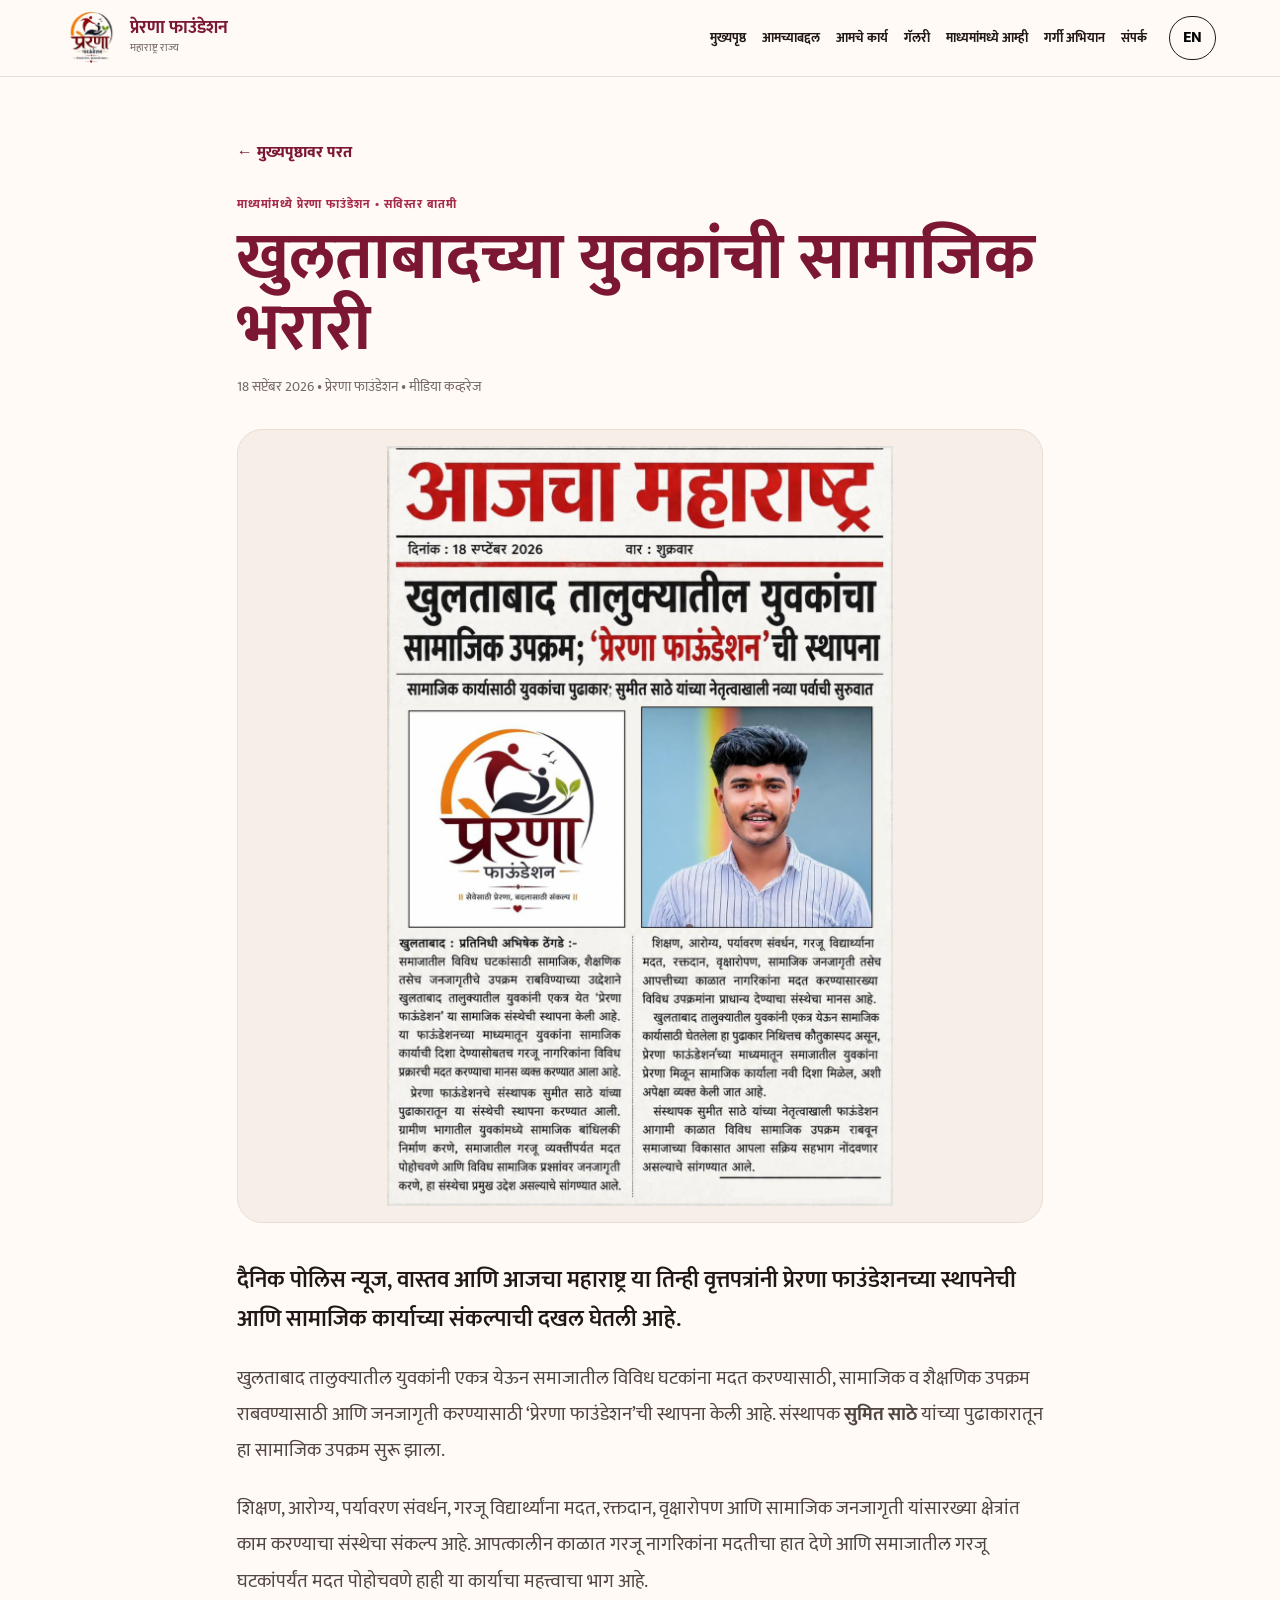
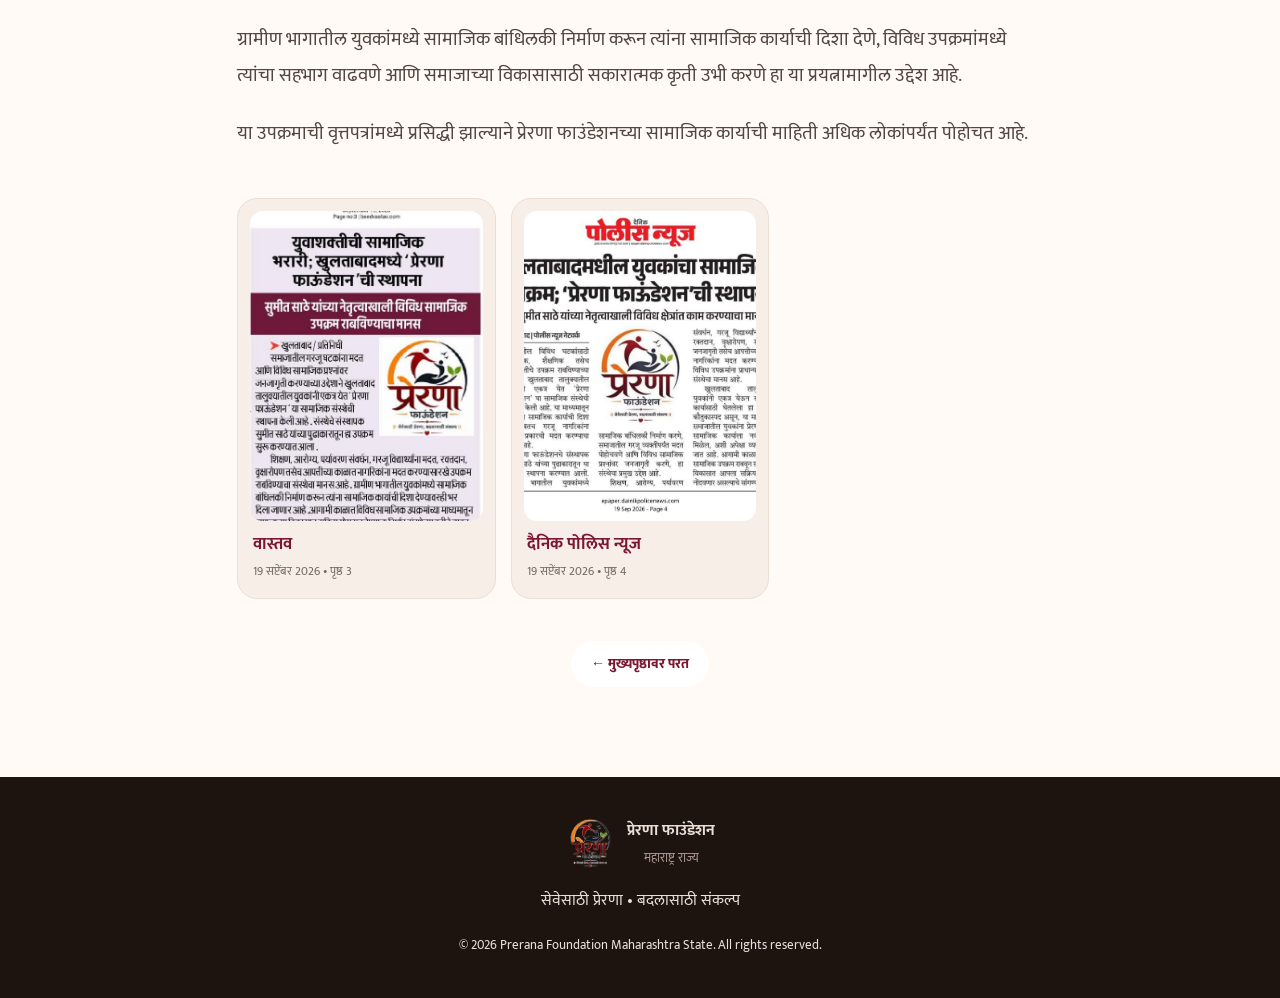
==== commit 244e8426: "Add files via upload" ====
--- a/news.html
+++ b/news.html
@@ -35,8 +35,8 @@
     <a class="back-link" href="index.html#updates">← मुख्यपृष्ठावर परत</a>
     <span class="eyebrow">माध्यमांमध्ये प्रेरणा फाउंडेशन • सविस्तर बातमी</span>
     <h1>खुलताबादच्या युवकांची सामाजिक भरारी</h1>
-    <div class="full-news-meta">19 सप्टेंबर 2026 • प्रेरणा फाउंडेशन • मीडिया कव्हरेज</div>
-    <div class="full-news-hero"><img src="assets/news-vastav.jpg" alt="वास्तव वृत्तपत्रातील प्रेरणा फाउंडेशनची बातमी"></div>
+    <div class="full-news-meta">18 सप्टेंबर 2026 • प्रेरणा फाउंडेशन • मीडिया कव्हरेज</div>
+    <div class="full-news-hero"><img src="assets/news-aajcha-maharashtra.jpg" alt="आजचा महाराष्ट्र वृत्तपत्रातील प्रेरणा फाउंडेशनची बातमी"></div>
     <div class="full-news-body">
       <p class="full-news-intro">दैनिक पोलिस न्यूज, वास्तव आणि आजचा महाराष्ट्र या तिन्ही वृत्तपत्रांनी प्रेरणा फाउंडेशनच्या स्थापनेची आणि सामाजिक कार्याच्या संकल्पाची दखल घेतली आहे.</p>
       <p>खुलताबाद तालुक्यातील युवकांनी एकत्र येऊन समाजातील विविध घटकांना मदत करण्यासाठी, सामाजिक व शैक्षणिक उपक्रम राबवण्यासाठी आणि जनजागृती करण्यासाठी ‘प्रेरणा फाउंडेशन’ची स्थापना केली आहे. संस्थापक <strong>सुमित साठे</strong> यांच्या पुढाकारातून हा सामाजिक उपक्रम सुरू झाला.</p>
@@ -47,7 +47,6 @@
     <section class="news-clippings">
       <div class="news-clipping"><img src="assets/news-vastav.jpg" alt="वास्तव वृत्तपत्रातील बातमी"><b>वास्तव</b><span>19 सप्टेंबर 2026 • पृष्ठ 3</span></div>
       <div class="news-clipping"><img src="assets/news-police-news.jpg" alt="दैनिक पोलिस न्यूजमधील बातमी"><b>दैनिक पोलिस न्यूज</b><span>19 सप्टेंबर 2026 • पृष्ठ 4</span></div>
-      <div class="news-clipping"><img src="assets/news-aajcha-maharashtra.jpg" alt="आजचा महाराष्ट्रमधील बातमी"><b>आजचा महाराष्ट्र</b><span>18 सप्टेंबर 2026</span></div>
     </section>
     <div class="full-news-footer"><a class="btn btn-primary" href="index.html#updates">← मुख्यपृष्ठावर परत</a></div>
   </article>
